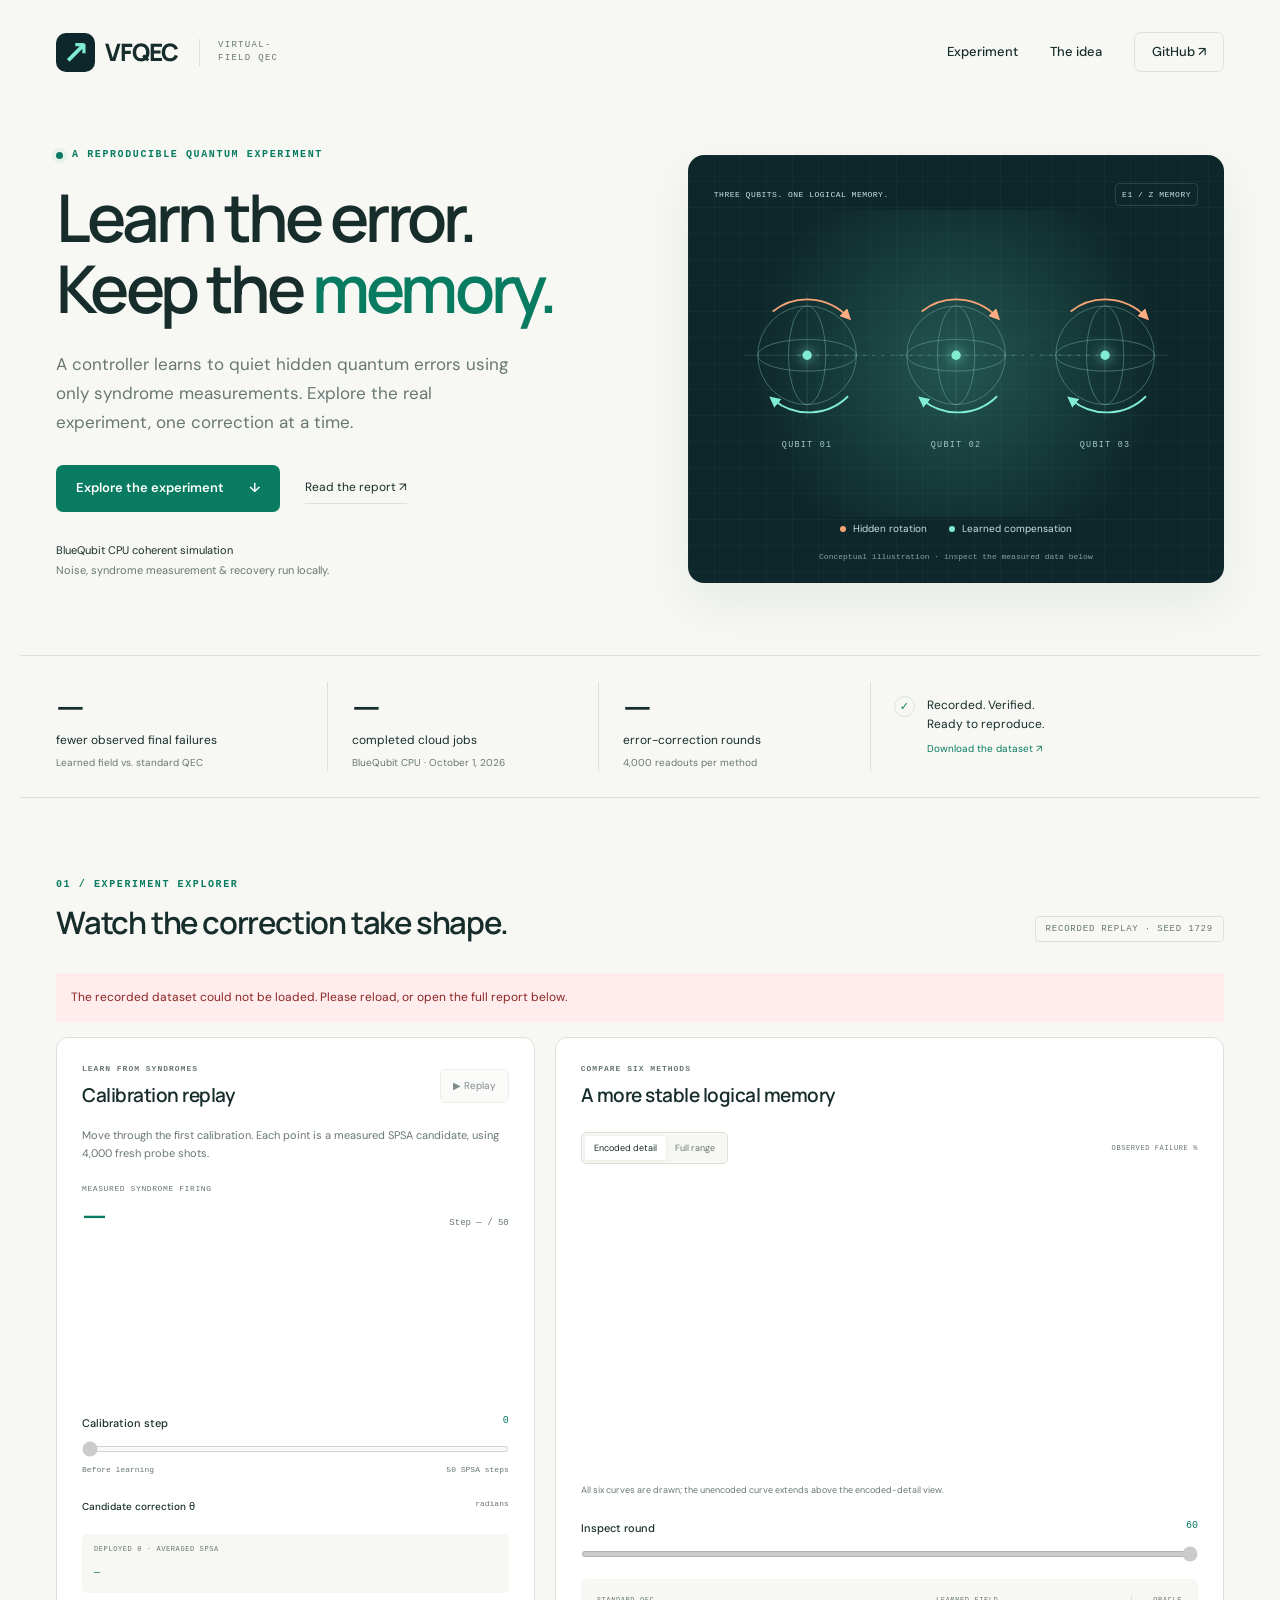
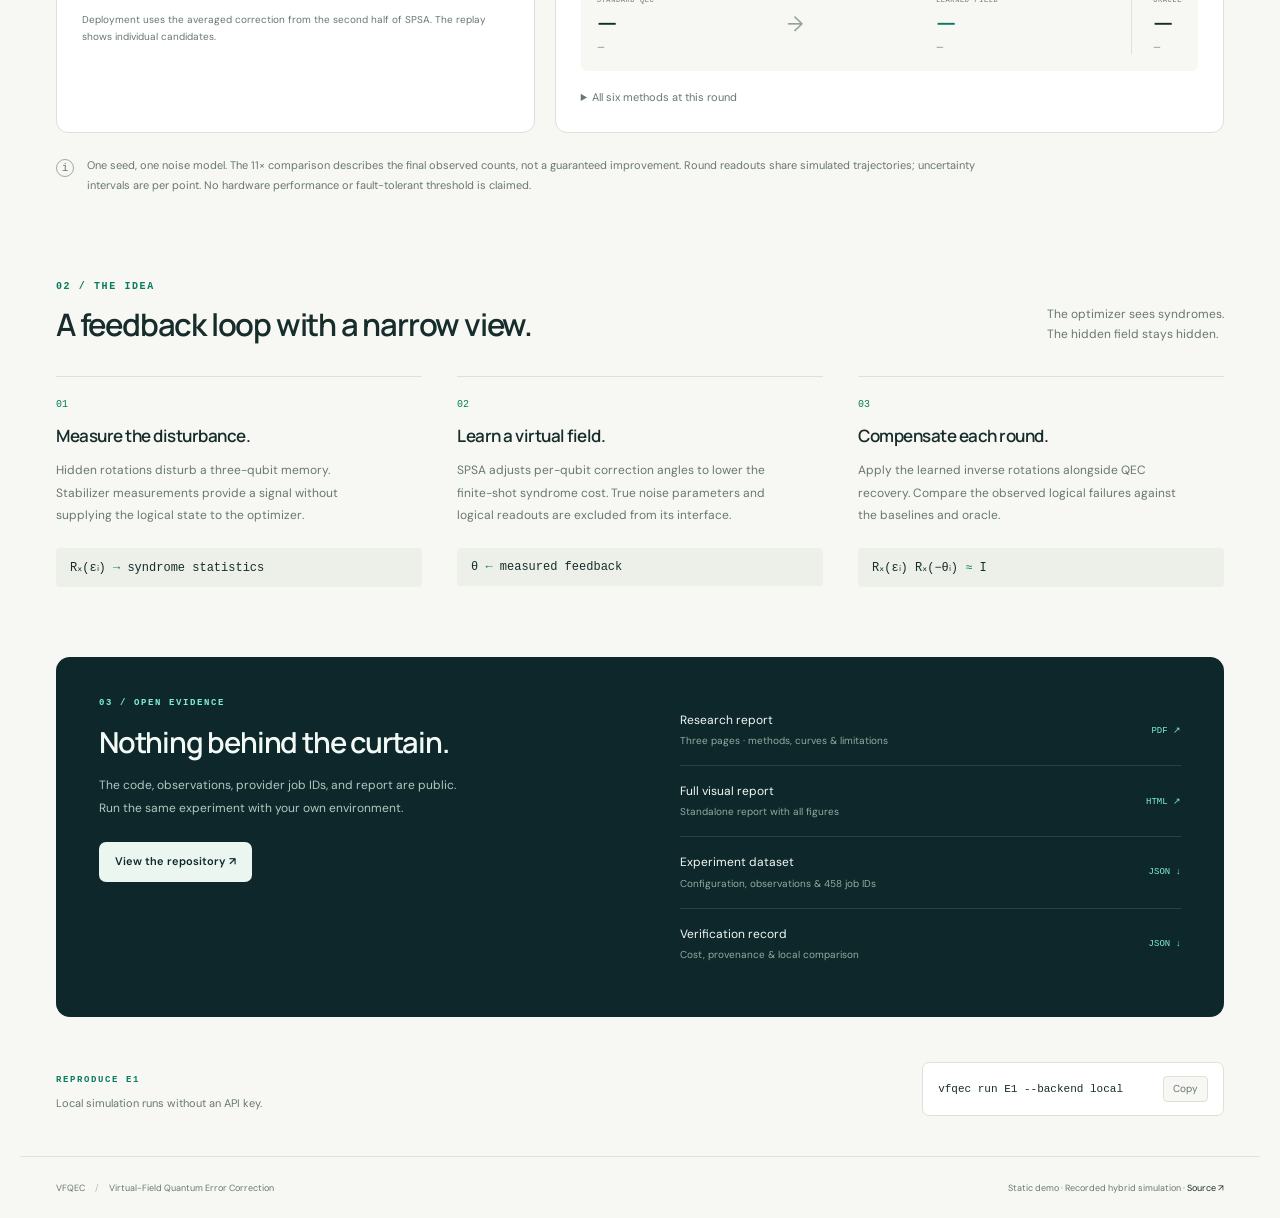
==== site/index.html @ 8410db9c "Add interactive E1 demo and GitHub Pages deployment" ====
<!doctype html>
<html lang="en">
<head>
  <meta charset="utf-8">
  <meta name="viewport" content="width=device-width, initial-scale=1">
  <meta name="theme-color" content="#0e272b">
  <meta name="description" content="Replay a real BlueQubit CPU hybrid experiment in syndrome-only virtual-field quantum error correction. Explore six methods, calibration, and reproducible results.">
  <title>VFQEC — Learn the error. Keep the memory.</title>
  <link rel="icon" href="./favicon.svg" type="image/svg+xml">
  <link rel="stylesheet" href="./styles.css">
  <script src="./app.js" defer></script>
</head>
<body>
<a class="skip" href="#lab">Skip to experiment</a>
<header class="header wrap">
  <a class="brand" href="#" aria-label="VFQEC home"><span class="brand-mark">↗</span>VFQEC<span class="brand-description">VIRTUAL-FIELD QEC</span></a>
  <nav aria-label="Main navigation"><a href="#lab">Experiment</a><a href="#method">The idea</a><a class="repo-link" href="https://github.com/drmbios/vfqec">GitHub <span aria-hidden="true">↗</span></a></nav>
</header>
<main>
  <section class="hero wrap" aria-labelledby="hero-title">
    <div class="hero-copy">
      <p class="eyebrow"><span class="status-dot"></span>A REPRODUCIBLE QUANTUM EXPERIMENT</p>
      <h1 id="hero-title">Learn the error.<br>Keep the <em>memory.</em></h1>
      <p class="hero-description">A controller learns to quiet hidden quantum errors using only syndrome measurements. Explore the real experiment, one correction at a time.</p>
      <div class="hero-actions"><a class="button primary" href="#lab">Explore the experiment <span aria-hidden="true">↓</span></a><a class="text-link" href="./reports/report.pdf" target="_blank" rel="noopener">Read the report ↗</a></div>
      <p class="provenance">BlueQubit CPU coherent simulation<br><span>Noise, syndrome measurement & recovery run locally.</span></p>
    </div>
    <div class="hero-visual" aria-label="Illustration of three qubits and compensating rotations">
      <div class="visual-top"><span>THREE QUBITS. ONE LOGICAL MEMORY.</span><span class="tiny-pill">E1 / Z MEMORY</span></div>
      <svg class="qubit-art" viewBox="0 0 520 330" role="img" aria-label="Three linked qubits with hidden rotations and learned correction arrows">
        <defs><radialGradient id="glow"><stop stop-color="#62e0c2" stop-opacity=".25"/><stop offset="1" stop-color="#62e0c2" stop-opacity="0"/></radialGradient><marker id="arrow-teal" markerWidth="6" markerHeight="6" refX="3" refY="3" orient="auto"><path d="M0 0 L6 3 L0 6" fill="#80edd0"/></marker><marker id="arrow-orange" markerWidth="6" markerHeight="6" refX="3" refY="3" orient="auto"><path d="M0 0 L6 3 L0 6" fill="#ffad81"/></marker></defs>
        <circle cx="260" cy="165" r="220" fill="url(#glow)"/>
        <path d="M90 156 L430 156" stroke="#48817b" stroke-dasharray="3 7"/>
        <g class="sphere" transform="translate(100 156)"><circle r="53"/><ellipse rx="53" ry="17"/><ellipse rx="20" ry="53"/><path d="M0 -67 V67 M-67 0 H67" class="axis"/><path d="M-37 -47 A60 60 0 0 1 43 -42" class="error-arrow" marker-end="url(#arrow-orange)"/><path d="M44 44 A60 60 0 0 1 -36 48" class="correction-arrow" marker-end="url(#arrow-teal)"/><circle r="5" class="center"/><text y="99">QUBIT 01</text></g>
        <g class="sphere" transform="translate(260 156)"><circle r="53"/><ellipse rx="53" ry="17"/><ellipse rx="20" ry="53"/><path d="M0 -67 V67 M-67 0 H67" class="axis"/><path d="M-37 -47 A60 60 0 0 1 43 -42" class="error-arrow" marker-end="url(#arrow-orange)"/><path d="M44 44 A60 60 0 0 1 -36 48" class="correction-arrow" marker-end="url(#arrow-teal)"/><circle r="5" class="center"/><text y="99">QUBIT 02</text></g>
        <g class="sphere" transform="translate(420 156)"><circle r="53"/><ellipse rx="53" ry="17"/><ellipse rx="20" ry="53"/><path d="M0 -67 V67 M-67 0 H67" class="axis"/><path d="M-37 -47 A60 60 0 0 1 43 -42" class="error-arrow" marker-end="url(#arrow-orange)"/><path d="M44 44 A60 60 0 0 1 -36 48" class="correction-arrow" marker-end="url(#arrow-teal)"/><circle r="5" class="center"/><text y="99">QUBIT 03</text></g>
      </svg>
      <div class="visual-bottom"><span><i class="legend-dot orange"></i>Hidden rotation</span><span><i class="legend-dot mint"></i>Learned compensation</span></div>
      <p class="illustration-note">Conceptual illustration · inspect the measured data below</p>
    </div>
  </section>
  <section class="stats wrap" aria-label="Verified experiment summary">
    <div><strong id="improvement">—</strong><span>fewer observed final failures</span><small>Learned field vs. standard QEC</small></div>
    <div><strong id="job-count">—</strong><span>completed cloud jobs</span><small>BlueQubit CPU · October 1, 2026</small></div>
    <div><strong id="round-count">—</strong><span>error-correction rounds</span><small>4,000 readouts per method</small></div>
    <div class="stat-link"><span class="verified-icon">✓</span><span>Recorded. Verified.<br>Ready to reproduce.</span><a href="./data/result.json" download="vfqec-e1-bluequbit.json">Download the dataset ↗</a></div>
  </section>
  <section id="lab" class="lab wrap" aria-labelledby="lab-title">
    <div class="section-heading"><div><p class="eyebrow">01 / EXPERIMENT EXPLORER</p><h2 id="lab-title">Watch the correction take shape.</h2></div><span class="label">RECORDED REPLAY · SEED 1729</span></div>
    <div id="load-status" role="status" class="load-status">Loading the verified experiment…</div>
    <div class="lab-grid">
      <article class="panel calibration">
        <div class="panel-top"><div><span class="eyebrow">LEARN FROM SYNDROMES</span><h3>Calibration replay</h3></div><button id="play" class="small-button" disabled aria-label="Play calibration replay">▶ Replay</button></div>
        <p class="panel-description">Move through the first calibration. Each point is a measured SPSA candidate, using 4,000 fresh probe shots.</p>
        <div class="cost-readout"><div><span>MEASURED SYNDROME FIRING</span><strong id="syndrome-cost">—</strong></div><span id="step-label" class="mono">Step — / 50</span></div>
        <svg id="calibration-chart" class="chart calibration-chart" viewBox="0 0 540 195" role="img" aria-label="Measured syndrome firing rate over the first calibration"></svg>
        <label class="slider-label" for="step-slider">Calibration step <output id="step-value">0</output></label>
        <input id="step-slider" type="range" min="0" max="50" value="0" disabled>
        <div class="slider-ends"><span>Before learning</span><span>50 SPSA steps</span></div>
        <div class="field-heading"><span>Candidate correction θ</span><span>radians</span></div>
        <div id="field-bars" class="field-bars"></div>
        <div class="deployed-field"><span>DEPLOYED θ · AVERAGED SPSA</span><output id="deployed-theta">—</output></div>
        <p class="micro-copy">Deployment uses the averaged correction from the second half of SPSA. The replay shows individual candidates.</p>
      </article>
      <article class="panel results">
        <div class="panel-top"><div><span class="eyebrow">COMPARE SIX METHODS</span><h3>A more stable logical memory</h3></div></div>
        <div class="chart-controls"><div class="segmented" role="group" aria-label="Chart scale"><button id="encoded-scale" class="active" aria-pressed="true">Encoded detail</button><button id="full-scale" aria-pressed="false">Full range</button></div><span class="axis-label">OBSERVED FAILURE %</span></div>
        <svg id="results-chart" class="chart results-chart" viewBox="0 0 650 300" role="img" aria-label="Logical failure probability versus round for all six correction methods"></svg>
        <div id="method-legend" class="method-legend" aria-label="Chart legend"></div>
        <p id="scale-note" class="micro-copy">All six curves are drawn; the unencoded curve extends above the encoded-detail view.</p>
        <label class="slider-label" for="round-slider">Inspect round <output id="round-value">60</output></label>
        <input id="round-slider" type="range" min="1" max="60" value="60" disabled>
        <div class="outcome"><div><span>STANDARD QEC</span><strong id="standard-error">—</strong><small id="standard-count">—</small></div><span class="outcome-arrow" aria-hidden="true">→</span><div><span>LEARNED FIELD</span><strong id="learned-error">—</strong><small id="learned-count">—</small></div><div class="oracle-outcome"><span>ORACLE</span><strong id="oracle-error">—</strong><small id="oracle-count">—</small></div></div>
        <details class="all-results"><summary>All six methods at this round</summary><div class="table-scroll"><table><thead><tr><th>Method</th><th>Failures</th><th>Error</th><th>95% interval</th></tr></thead><tbody id="results-table"></tbody></table></div></details>
      </article>
    </div>
    <div class="experiment-note"><span class="info-icon">i</span><p>One seed, one noise model. The 11× comparison describes the final observed counts, not a guaranteed improvement. Round readouts share simulated trajectories; uncertainty intervals are per point. No hardware performance or fault-tolerant threshold is claimed.</p></div>
  </section>
  <section id="method" class="method wrap" aria-labelledby="method-title">
    <div class="section-heading"><div><p class="eyebrow">02 / THE IDEA</p><h2 id="method-title">A feedback loop with a narrow view.</h2></div><p>The optimizer sees syndromes.<br>The hidden field stays hidden.</p></div>
    <div class="method-steps">
      <article><span class="step-number">01</span><h3>Measure the disturbance.</h3><p>Hidden rotations disturb a three-qubit memory. Stabilizer measurements provide a signal without supplying the logical state to the optimizer.</p><div class="formula">Rₓ(εᵢ) <span>→</span> syndrome statistics</div></article>
      <article><span class="step-number">02</span><h3>Learn a virtual field.</h3><p>SPSA adjusts per-qubit correction angles to lower the finite-shot syndrome cost. True noise parameters and logical readouts are excluded from its interface.</p><div class="formula">θ <span>←</span> measured feedback</div></article>
      <article><span class="step-number">03</span><h3>Compensate each round.</h3><p>Apply the learned inverse rotations alongside QEC recovery. Compare the observed logical failures against the baselines and oracle.</p><div class="formula">Rₓ(εᵢ) Rₓ(−θᵢ) <span>≈</span> I</div></article>
    </div>
  </section>
  <section class="evidence wrap" aria-labelledby="evidence-title">
    <div><p class="eyebrow">03 / OPEN EVIDENCE</p><h2 id="evidence-title">Nothing behind the curtain.</h2><p>The code, observations, provider job IDs, and report are public. Run the same experiment with your own environment.</p><a class="button light" href="https://github.com/drmbios/vfqec">View the repository ↗</a></div>
    <div class="evidence-list"><a href="./reports/report.pdf" target="_blank" rel="noopener"><span>Research report<small>Three pages · methods, curves & limitations</small></span><span>PDF ↗</span></a><a href="./reports/report.html" target="_blank" rel="noopener"><span>Full visual report<small>Standalone report with all figures</small></span><span>HTML ↗</span></a><a href="./data/result.json" download="vfqec-e1-bluequbit.json"><span>Experiment dataset<small>Configuration, observations & 458 job IDs</small></span><span>JSON ↓</span></a><a href="./data/cloud-verification.json" download="vfqec-e1-verification.json"><span>Verification record<small>Cost, provenance & local comparison</small></span><span>JSON ↓</span></a></div>
  </section>
  <section class="reproduce wrap"><div><span class="eyebrow">REPRODUCE E1</span><p>Local simulation runs without an API key.</p></div><div class="command"><code>vfqec run E1 --backend local</code><button id="copy-command" aria-label="Copy local reproduction command">Copy</button></div></section>
</main>
<footer class="footer wrap"><span>VFQEC <span class="footer-dot">/</span> Virtual-Field Quantum Error Correction</span><span>Static demo · Recorded hybrid simulation · <a href="https://github.com/drmbios/vfqec">Source ↗</a></span></footer>
<noscript><p class="wrap">Enable JavaScript to explore the recorded data. The <a href="./reports/report.html">standalone report</a> is available without JavaScript.</p></noscript>
</body>
</html>
---- site/styles.css ----
@import url('https://fonts.googleapis.com/css2?family=DM+Sans:wght@400;500;600;700&family=Manrope:wght@400;500;600;700;800&display=swap');
:root{--paper:#f7f8f3;--white:#fff;--ink:#172d2b;--muted:#687773;--line:#dce2d9;--green:#087b61;--mint:#80edd0;--orange:#f8a476;--dark:#0e272b;--mono:ui-monospace,SFMono-Regular,Consolas,monospace}
*{box-sizing:border-box}html{scroll-behavior:smooth;scroll-padding-top:24px}body{margin:0;background:var(--paper);color:var(--ink);font-family:'DM Sans',system-ui,sans-serif;font-size:15px;line-height:1.6}a{color:inherit;text-decoration:none}button,input{font:inherit}button,a,input{ -webkit-tap-highlight-color:transparent}button{cursor:pointer}button:disabled{cursor:wait;opacity:.55}a:focus-visible,button:focus-visible,input:focus-visible,summary:focus-visible{outline:3px solid #087b61;outline-offset:5px;border-radius:3px}.wrap{max-width:1240px;margin:auto;padding-inline:36px}.skip{position:fixed;top:-100px;left:15px;z-index:10;background:var(--dark);color:white;padding:12px}.skip:focus{top:15px}.header{display:flex;justify-content:space-between;align-items:center;height:104px}.brand{display:flex;align-items:center;gap:10px;font-family:'Manrope',system-ui,sans-serif;font-size:24px;font-weight:800;letter-spacing:-1px}.brand-mark{display:grid;place-items:center;background:var(--dark);color:var(--mint);font-size:32px;line-height:1;width:39px;height:39px;border-radius:10px}.brand-description{font:9px var(--mono);letter-spacing:1.3px;color:var(--muted);max-width:96px;line-height:1.5;margin-left:11px;border-left:1px solid var(--line);padding-left:18px}.header nav{display:flex;gap:32px;align-items:center;font-size:13px;font-weight:500}.repo-link{border:1px solid var(--line);padding:9px 17px;border-radius:7px}.hero{display:grid;grid-template-columns:1.1fr 1fr;align-items:center;gap:42px;padding-top:43px;padding-bottom:64px}.eyebrow{font:10px var(--mono);letter-spacing:1.6px;font-weight:600;margin:0 0 19px;line-height:1.6}.hero .eyebrow{display:flex;gap:9px;align-items:center;color:var(--green)}.status-dot{width:7px;height:7px;border-radius:50%;background:var(--green);box-shadow:0 0 0 4px #087b6110}h1,h2,h3{font-family:'Manrope',system-ui,sans-serif;font-weight:600}h1{font-size:clamp(48px,5.15vw,68px);line-height:1.08;letter-spacing:-3.7px;margin:0 0 26px}h1 em{font-style:normal;color:var(--green)}.hero-description{font-size:17px;color:var(--muted);line-height:1.7;max-width:470px}.hero-actions{display:flex;align-items:center;gap:25px;margin-top:28px}.button{display:inline-flex;align-items:center;justify-content:space-between;gap:25px;padding:13px 20px;border-radius:7px;font-size:13px;font-weight:600;transition:transform .15s,background .15s}.button:hover{transform:translateY(-2px)}.primary{background:var(--green);color:white}.primary:hover{background:#06674f}.text-link{font-size:12px;border-bottom:1px solid var(--line);padding-block:5px}.provenance{font-size:11px;margin-top:29px;color:var(--ink);line-height:1.8}.provenance span{color:var(--muted)}.hero-visual{position:relative;background:var(--dark);color:#cce2dd;border-radius:16px;overflow:hidden;padding:28px 26px 22px;box-shadow:0 20px 50px #0e272b12;background-image:linear-gradient(#7affd608 1px,transparent 1px),linear-gradient(90deg,#7affd608 1px,transparent 1px);background-size:26px 26px;min-height:387px}.visual-top{display:flex;justify-content:space-between;align-items:center;gap:15px;font:8px var(--mono);letter-spacing:.5px}.tiny-pill{border:1px solid #b4dfd428;border-radius:4px;padding:6px;white-space:nowrap}.qubit-art{width:100%;display:block;margin-block:4px}.sphere{fill:none;stroke:#76b4a7;stroke-width:1;stroke-opacity:.5}.sphere .axis{stroke-opacity:.22}.sphere .center{fill:var(--mint);stroke:none;filter:drop-shadow(0 0 7px #80edd0)}.sphere .error-arrow{stroke:var(--orange);stroke-opacity:1;stroke-width:2}.sphere .correction-arrow{stroke:var(--mint);stroke-opacity:1;stroke-width:2}.sphere text{fill:#a6c9c0;stroke:none;font:9px var(--mono);letter-spacing:1.4px;text-anchor:middle}.visual-bottom{display:flex;justify-content:center;gap:22px;font-size:10px}.legend-dot{display:inline-block;width:6px;height:6px;border-radius:50%;margin-right:7px}.orange{background:var(--orange)}.mint{background:var(--mint)}.illustration-note{text-align:center;font:8px var(--mono);color:#83a59d;margin:15px 0 0}.stats{display:grid;grid-template-columns:repeat(3,1fr) 1.3fr;border-block:1px solid var(--line);padding-block:26px}.stats>div{padding-inline:24px;border-right:1px solid var(--line);display:flex;flex-direction:column}.stats>div:first-child{padding-left:0}.stats>div:last-child{border:0;padding-right:0}.stats strong{font-family:'Manrope',sans-serif;font-size:37px;font-weight:500;line-height:1.3;letter-spacing:-1.8px}.stats span{font-size:12px}.stats small{font-size:10px;color:var(--muted);margin-top:5px}.stats .stat-link{position:relative;padding-left:56px;justify-content:center}.verified-icon{position:absolute;left:23px;top:14px;border:1px solid var(--line);color:var(--green);width:21px;height:21px;display:grid;place-items:center;border-radius:50%;font-size:11px!important}.stat-link a{font-size:10px;color:var(--green);margin-top:7px}.lab{padding-top:79px}.section-heading{display:flex;justify-content:space-between;align-items:flex-end;gap:25px;margin-bottom:31px}.section-heading .eyebrow{color:var(--green);margin-bottom:9px}h2{font-size:31px;letter-spacing:-1.2px;line-height:1.3;margin:0}.label{font:9px var(--mono);letter-spacing:.8px;color:var(--muted);border:1px solid var(--line);padding:7px 10px;border-radius:4px;white-space:nowrap}.load-status{font-size:12px;color:var(--muted);margin-bottom:15px}.load-status.loaded{display:none}.load-status.error{background:#ffeded;padding:15px;color:#8c2424}.lab-grid{display:grid;grid-template-columns:.93fr 1.3fr;gap:20px}.panel{background:var(--white);border:1px solid var(--line);border-radius:12px;padding:25px;min-width:0}.panel-top{display:flex;justify-content:space-between;gap:16px;align-items:center}.panel-top .eyebrow{font-size:8px;color:var(--muted);letter-spacing:1px;margin:0 0 6px;display:block}h3{font-size:19px;letter-spacing:-.5px;margin:0;line-height:1.4}.small-button{white-space:nowrap;font-size:10px;border:1px solid var(--line);border-radius:5px;padding:8px 12px;background:var(--paper);color:var(--ink)}.panel-description{font-size:11px;color:var(--muted);line-height:1.7;margin:17px 0 21px}.cost-readout{display:flex;justify-content:space-between;align-items:flex-end}.cost-readout div{display:flex;flex-direction:column}.cost-readout div>span{font:8px var(--mono);letter-spacing:.6px;color:var(--muted)}.cost-readout strong{font:500 32px 'Manrope',sans-serif;letter-spacing:-1.5px;color:var(--green)}.mono{font:9px var(--mono);color:var(--muted);margin-bottom:9px}.chart{display:block;width:100%;overflow:visible}.calibration-chart{margin:9px 0 15px}.chart text{font-family:var(--mono);font-size:10px;fill:#768780}.chart .grid-line{stroke:#edf0e9;stroke-width:1}.chart .cursor-line{stroke:#60786e;stroke-width:1;stroke-dasharray:4 4}.slider-label{display:flex;justify-content:space-between;font-size:11px;font-weight:500}.slider-label output{font:10px var(--mono);color:var(--green)}input[type=range]{display:block;accent-color:var(--green);width:100%;margin:13px 0;height:6px;cursor:pointer}.slider-ends{display:flex;justify-content:space-between;font:8px var(--mono);color:var(--muted)}.field-heading{display:flex;justify-content:space-between;margin:25px 0 14px;font-size:10px;font-weight:500}.field-heading span:last-child{font:8px var(--mono);color:var(--muted)}.field-row{display:grid;grid-template-columns:32px 1fr 67px;gap:13px;align-items:center;margin-bottom:13px;font:9px var(--mono)}.field-track{height:6px;background:#edf0e9;border-radius:3px;position:relative}.field-track:before{content:'';position:absolute;left:50%;height:10px;top:-2px;border-left:1px solid #ccd8cc}.field-fill{position:absolute;height:100%;background:var(--green);border-radius:3px;transition:left .12s,width .12s}.field-row output{text-align:right;color:var(--green)}.micro-copy{font-size:10px;color:var(--muted);line-height:1.7;margin:18px 0 0}.chart-controls{display:flex;justify-content:space-between;gap:10px;align-items:center;margin-top:23px;margin-bottom:10px}.segmented{display:flex;background:var(--paper);padding:3px;border-radius:5px;border:1px solid var(--line)}.segmented button{padding:5px 9px;font-size:9px;background:none;border:0;color:var(--muted);border-radius:3px}.segmented button.active{background:var(--white);color:var(--ink);box-shadow:0 1px 4px #14282312}.axis-label{font:7px var(--mono);letter-spacing:.6px;color:var(--muted)}.results-chart{margin-top:15px}.method-legend{display:flex;flex-wrap:wrap;gap:8px 15px;margin:10px 0 0;font-size:9px;line-height:1.6}.method-legend>span{display:flex;align-items:center;gap:5px}.legend-line{width:12px;height:2px;display:inline-block}.results .micro-copy{margin:9px 0 22px;font-size:9px}.outcome{display:flex;justify-content:space-between;align-items:center;background:var(--paper);padding:17px 16px;border-radius:6px;margin-top:22px;gap:15px}.outcome>div{display:flex;flex-direction:column}.outcome div>span{font:7px var(--mono);letter-spacing:.6px;color:var(--muted)}.outcome strong{font:500 26px 'Manrope',sans-serif;letter-spacing:-1px}.outcome>div:nth-of-type(2) strong{color:var(--green)}.outcome small{font-size:9px;color:var(--muted)}.outcome-arrow{font-size:21px;color:#94a397}.oracle-outcome{border-left:1px solid var(--line);padding-left:21px}.all-results{font-size:11px;margin-top:18px}.all-results summary{cursor:pointer;color:var(--muted)}table{width:100%;border-collapse:collapse;font-size:10px;margin-top:12px;text-align:left}th{font-weight:500;color:var(--muted)}td,th{padding:8px 5px;border-bottom:1px solid var(--line)}.table-scroll{overflow:auto}.experiment-note{display:flex;gap:13px;align-items:flex-start;margin-top:23px;max-width:950px}.info-icon{display:grid;place-items:center;font:11px var(--mono);width:18px;height:18px;flex-shrink:0;border:1px solid #9dab9c;border-radius:50%;color:var(--muted);margin-top:3px}.experiment-note p{margin:0;color:var(--muted);font-size:11px;line-height:1.8}.method{padding-top:84px;padding-bottom:70px}.section-heading>p{font-size:12px;color:var(--muted);line-height:1.7;margin:0}.method-steps{display:grid;grid-template-columns:repeat(3,1fr);gap:35px}.method-steps article{border-top:1px solid var(--line);padding-top:22px}.step-number{font:10px var(--mono);color:var(--green);display:block;margin-bottom:14px}.method-steps h3{font-size:17px}.method-steps p{font-size:12px;color:var(--muted);line-height:1.85;max-width:330px}.formula{font:12px var(--mono);background:#edf0e9;padding:12px 14px;border-radius:4px;margin-top:22px}.formula span{color:var(--green)}.evidence{display:grid;grid-template-columns:1fr 1fr;gap:80px;background:var(--dark);color:#f3faf5;border-radius:14px;padding:38px 43px;margin-bottom:30px;max-width:1168px}.evidence .eyebrow{color:var(--mint);font-size:9px;margin-bottom:12px}.evidence h2{font-size:29px}.evidence p{font-size:12px;line-height:1.9;color:#b1c9c1;max-width:380px;margin-bottom:23px}.light{background:#eaf6ef;color:var(--dark);font-size:11px;padding:11px 16px}.evidence-list a{display:flex;justify-content:space-between;align-items:center;padding:16px 0;border-bottom:1px solid #c5e2d325;gap:20px;font-size:12px}.evidence-list a:last-child{border-bottom:0}.evidence-list a>span:last-child{font:9px var(--mono);color:var(--mint);white-space:nowrap}.evidence-list small{display:block;font-size:10px;color:#8dae9f;margin-top:3px}.reproduce{display:flex;align-items:center;justify-content:space-between;gap:35px;padding-top:15px;padding-bottom:40px}.reproduce .eyebrow{color:var(--green);font-size:9px;margin:0}.reproduce p{font-size:11px;color:var(--muted);margin:6px 0 0}.command{display:flex;align-items:center;gap:40px;border:1px solid var(--line);background:white;padding:13px 15px;border-radius:7px}.command code{font:11px var(--mono)}.command button{font-size:10px;padding:4px 9px;border:1px solid var(--line);background:var(--paper);border-radius:4px;color:var(--muted)}.footer{display:flex;justify-content:space-between;gap:25px;border-top:1px solid var(--line);padding-block:24px;font-size:9px;color:var(--muted)}.footer-dot{margin-inline:8px;color:#b1bcae}.footer a{color:var(--ink)}
@media(min-width:1450px){.hero{padding-top:70px;padding-bottom:80px}}
@media(max-width:950px){.wrap{padding-inline:25px}.hero{gap:25px}h1{font-size:52px;letter-spacing:-2.8px}.hero-visual{padding:23px 17px;min-height:335px}.visual-top{font-size:6px}.hero-description{font-size:15px}.hero-actions{gap:17px}.button{gap:12px;padding:12px 15px;font-size:11px}.visual-bottom{font-size:8px;gap:15px}.lab-grid{grid-template-columns:1fr}.panel{padding:25px}.calibration-chart{max-height:215px}.stats>div{padding-inline:16px}.stats span{font-size:10px}.stats small{font-size:8px}.stats .stat-link{padding-left:42px}.verified-icon{left:13px}.evidence{margin-inline:25px;padding:32px;gap:35px}.brand-description{display:none}.method-steps{gap:25px}.results-chart{max-height:360px}.reproduce{gap:20px}}
@media(max-width:620px){.wrap{padding-inline:20px}.header{height:80px}.header nav{gap:17px;font-size:11px}.header nav>a:nth-child(2){display:none}.repo-link{padding:7px 11px}.brand{font-size:21px}.brand-mark{width:32px;height:32px;font-size:26px}.hero{grid-template-columns:1fr;padding-top:33px;padding-bottom:35px;gap:24px}h1{font-size:51px;letter-spacing:-2.7px;margin-bottom:20px}.hero .eyebrow{font-size:8px;letter-spacing:.9px}.hero-description{font-size:15px;max-width:350px}.hero-actions{margin-top:23px}.provenance{font-size:10px;margin-top:21px}.hero-visual{min-height:0;border-radius:10px;padding:21px 18px}.qubit-art{max-height:250px}.visual-top{font-size:7px}.visual-bottom{font-size:9px}.stats{grid-template-columns:1fr 1fr;gap:24px 0;padding-block:24px}.stats strong{font-size:31px}.stats>div{padding-inline:12px}.stats>div:nth-child(2){border-right:0}.stats>div:nth-child(3){padding-left:0}.stats .stat-link{padding-left:39px}.verified-icon{left:12px;top:4px}.lab{padding-top:48px}.section-heading{align-items:flex-start;flex-direction:column;gap:16px;margin-bottom:24px}h2{font-size:27px}.label{font-size:8px}.panel{padding:20px;border-radius:10px}.panel-top h3{font-size:18px}.panel-description{font-size:11px}.axis-label{display:none}.chart-controls{justify-content:flex-start}.chart text{font-size:11px}.method-legend{font-size:8px;gap:7px 12px}.outcome{padding:13px 12px;gap:11px}.outcome strong{font-size:23px}.outcome div>span{font-size:6px}.outcome-arrow{font-size:15px}.oracle-outcome{padding-left:12px}.outcome small{font-size:8px}.method{padding-top:51px;padding-bottom:42px}.method-steps{grid-template-columns:1fr;gap:25px}.method-steps p{max-width:none}.formula{margin-top:16px}.step-number{margin-bottom:10px}.evidence{grid-template-columns:1fr;margin-inline:20px;padding:26px;gap:10px}.evidence h2{font-size:25px}.evidence-list a{font-size:11px}.evidence-list small{font-size:9px}.reproduce{flex-direction:column;align-items:stretch;gap:16px;padding-bottom:28px}.command{justify-content:space-between;gap:15px}.command code{font-size:10px}.footer{flex-direction:column;gap:9px;font-size:8px}.lab-grid{gap:16px}}
@media(prefers-reduced-motion:reduce){html{scroll-behavior:auto}*,*:before,*:after{transition:none!important;animation:none!important}}

.deployed-field{padding:11px 12px;background:var(--paper);border-radius:5px;margin-top:19px}.deployed-field span{display:block;font:7px var(--mono);letter-spacing:.6px;color:var(--muted);margin-bottom:5px}.deployed-field output{font:10px var(--mono);color:var(--green)}
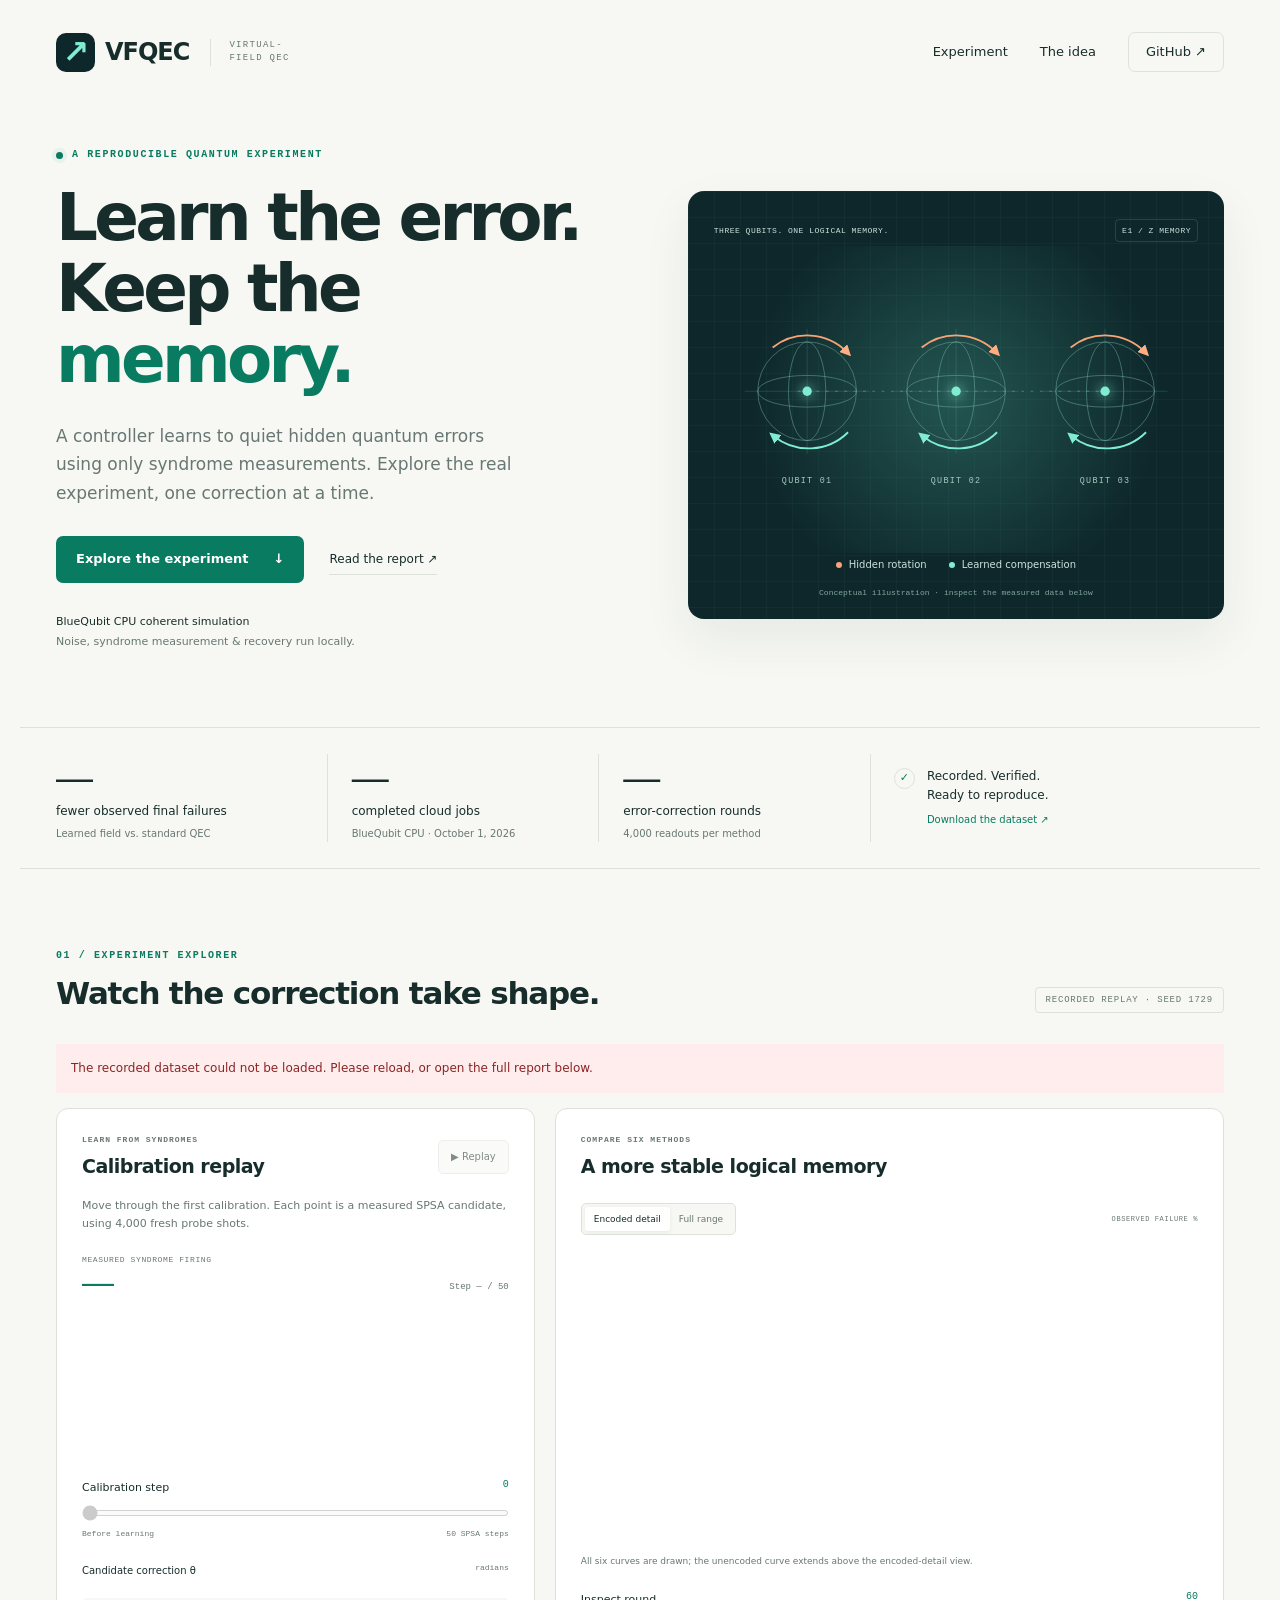
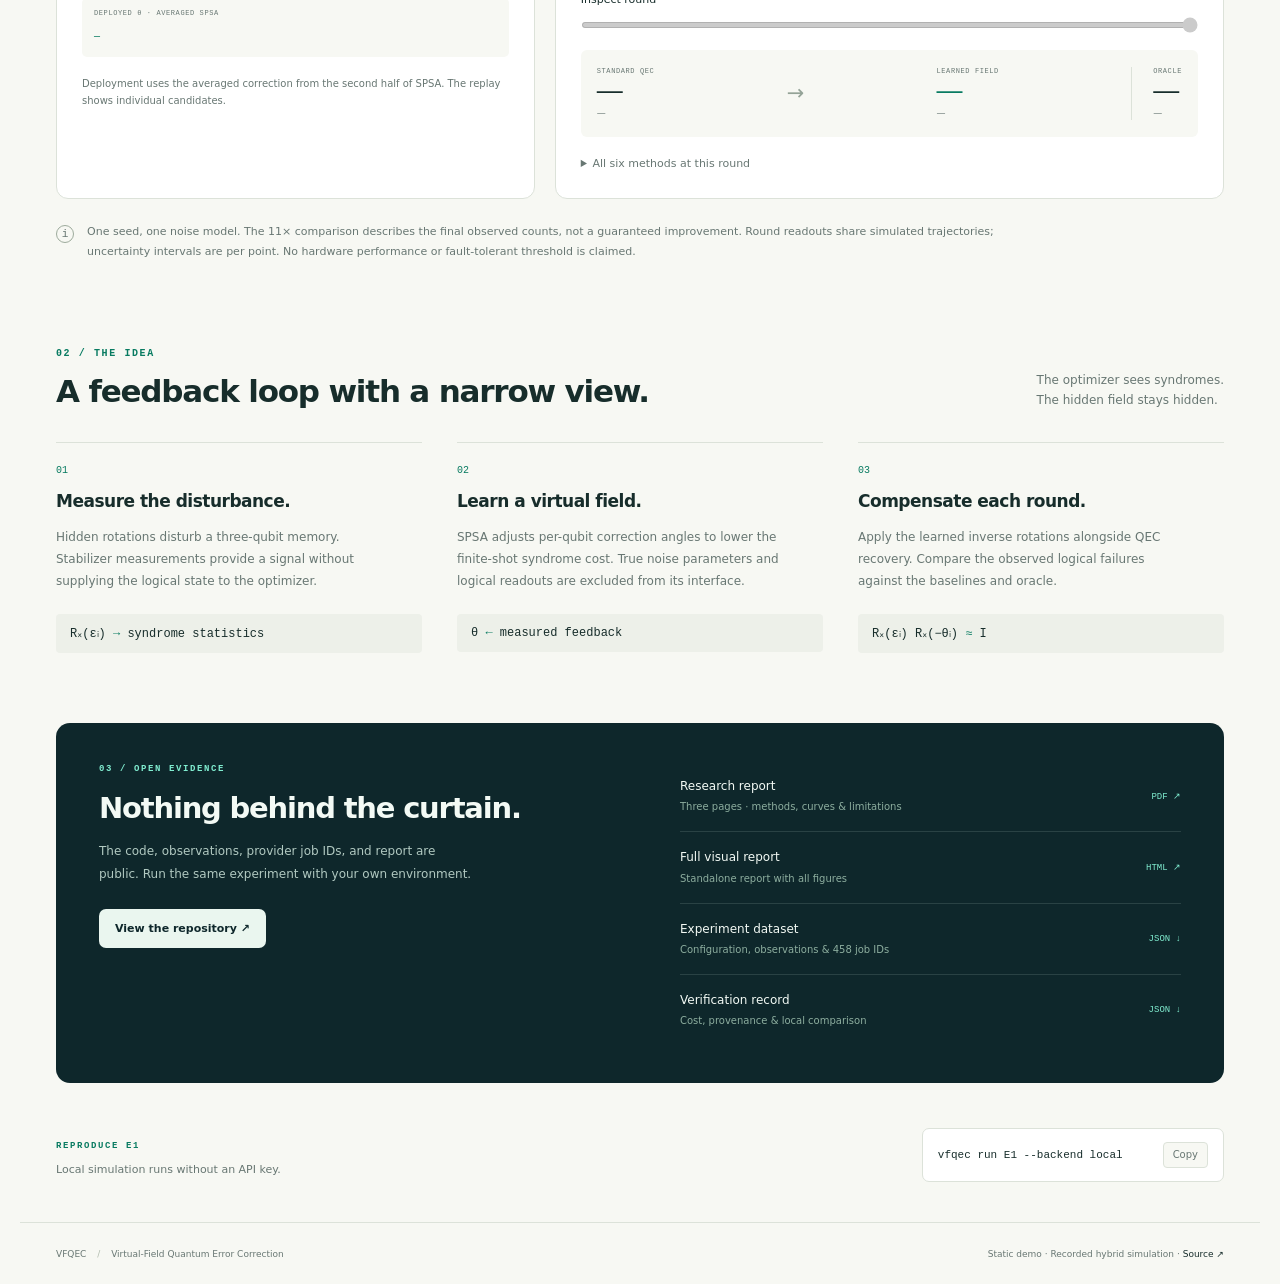
==== commit b9dab59e: "Harden public repository security and patch vulnerable dependencies" ====
--- a/site/index.html
+++ b/site/index.html
@@ -2,6 +2,8 @@
 <html lang="en">
 <head>
   <meta charset="utf-8">
+  <meta http-equiv="Content-Security-Policy" content="default-src 'none'; script-src 'self'; style-src 'self' 'unsafe-inline' https://fonts.googleapis.com; font-src https://fonts.gstatic.com; img-src 'self' data:; connect-src 'self'; base-uri 'none'; form-action 'none'; object-src 'none'; upgrade-insecure-requests">
+  <meta name="referrer" content="no-referrer">
   <meta name="viewport" content="width=device-width, initial-scale=1">
   <meta name="theme-color" content="#0e272b">
   <meta name="description" content="Replay a real BlueQubit CPU hybrid experiment in syndrome-only virtual-field quantum error correction. Explore six methods, calibration, and reproducible results.">
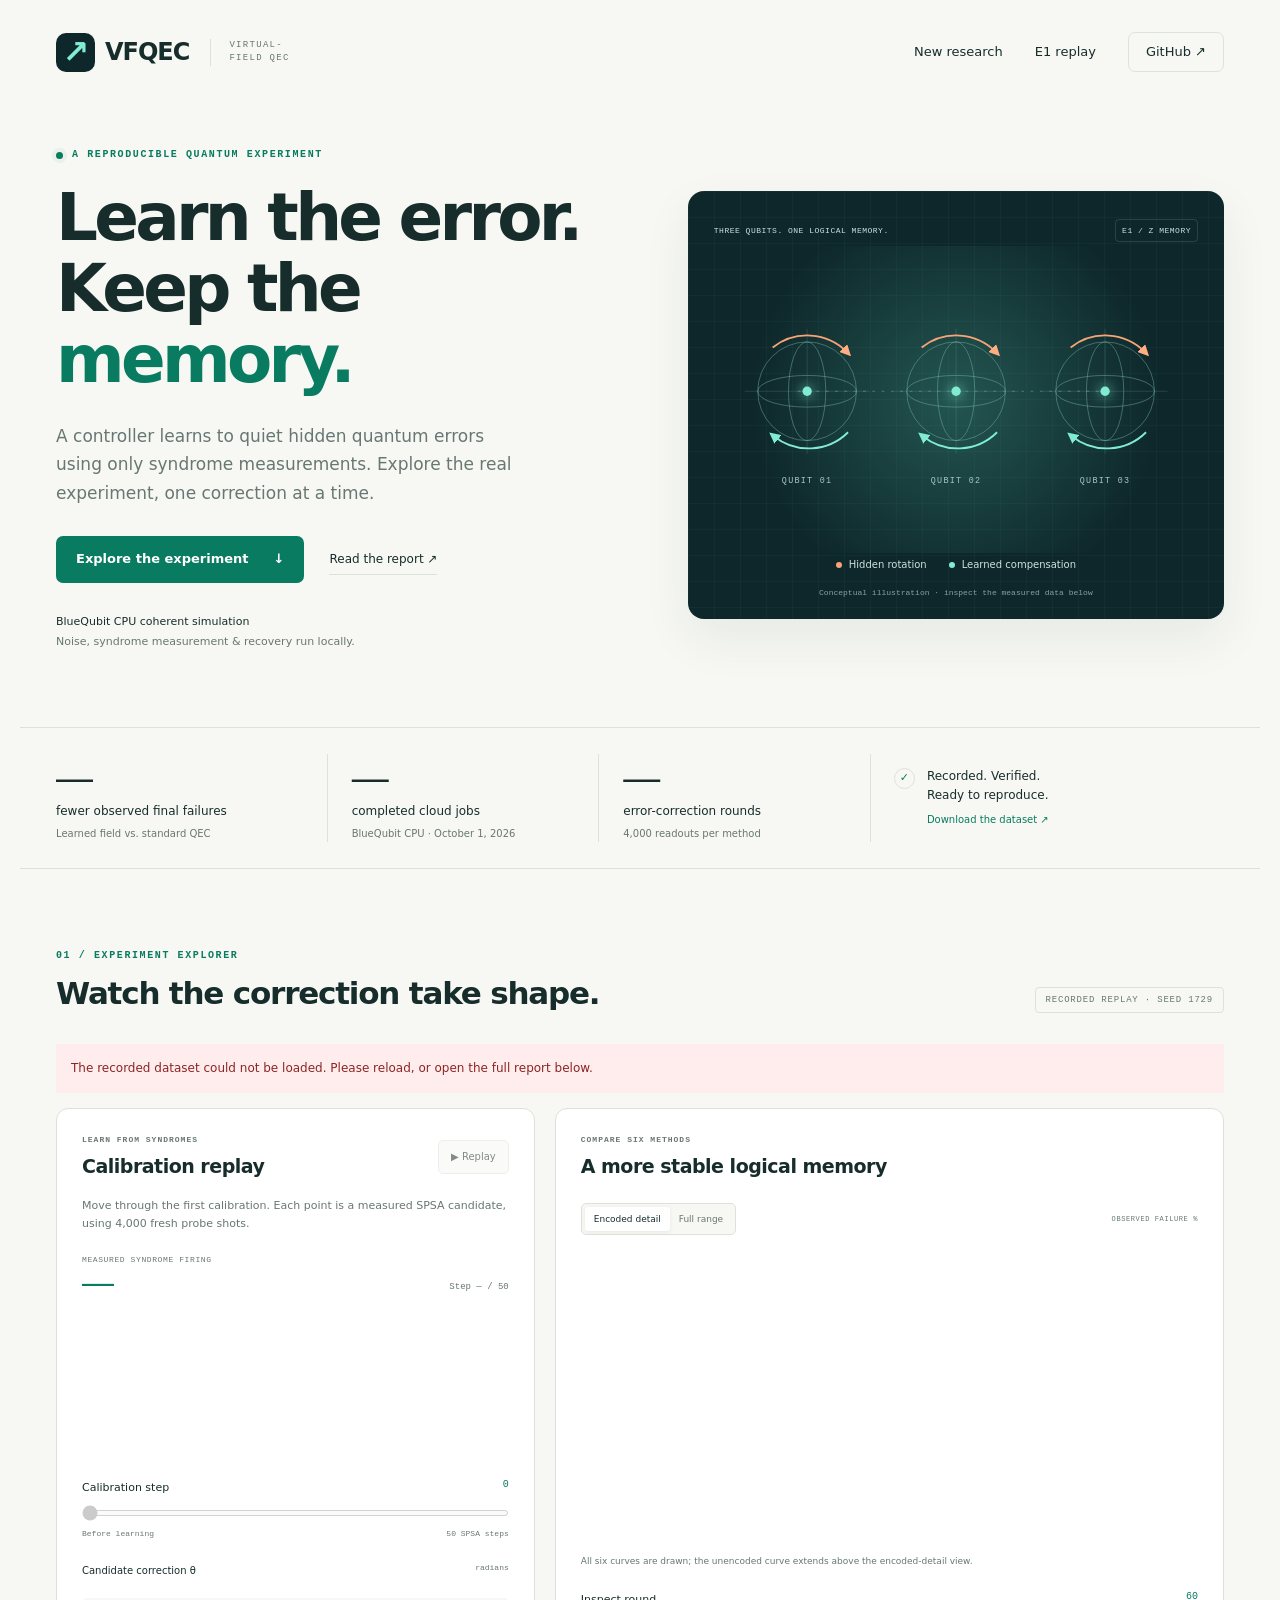
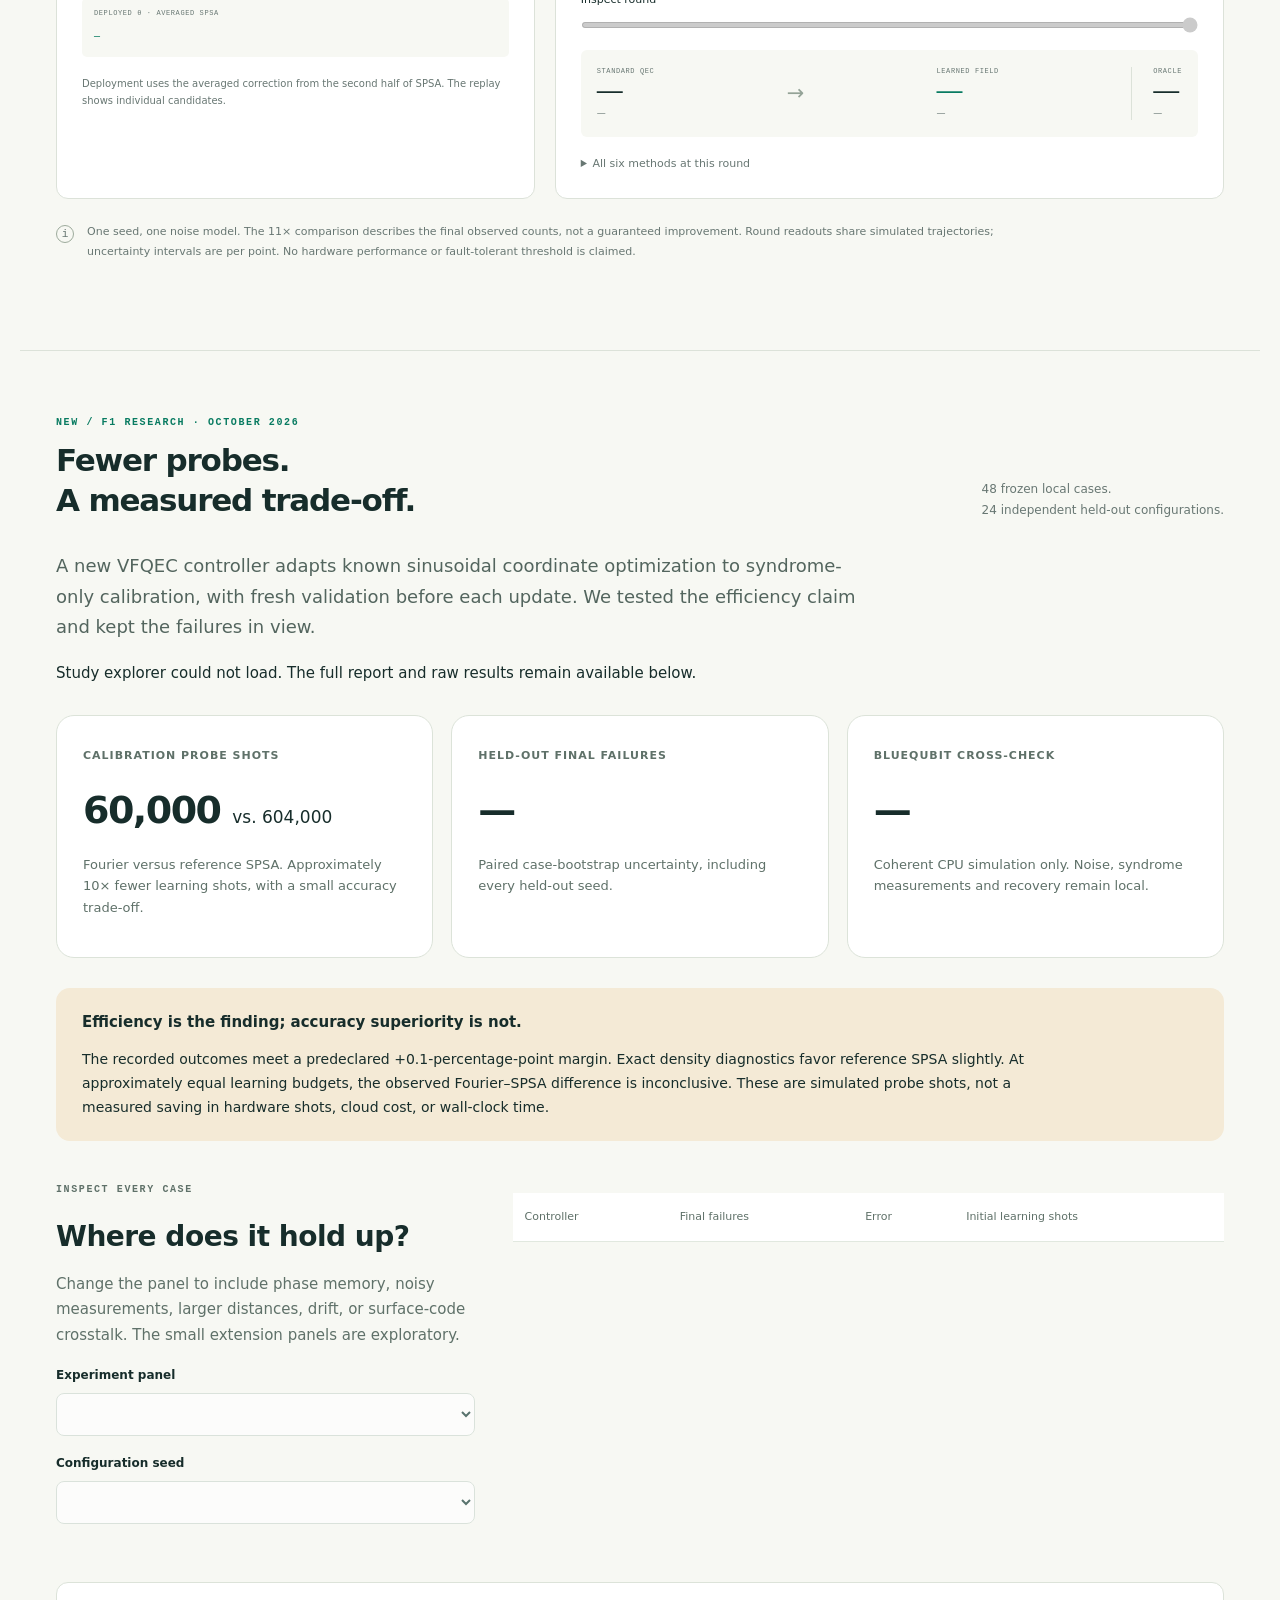
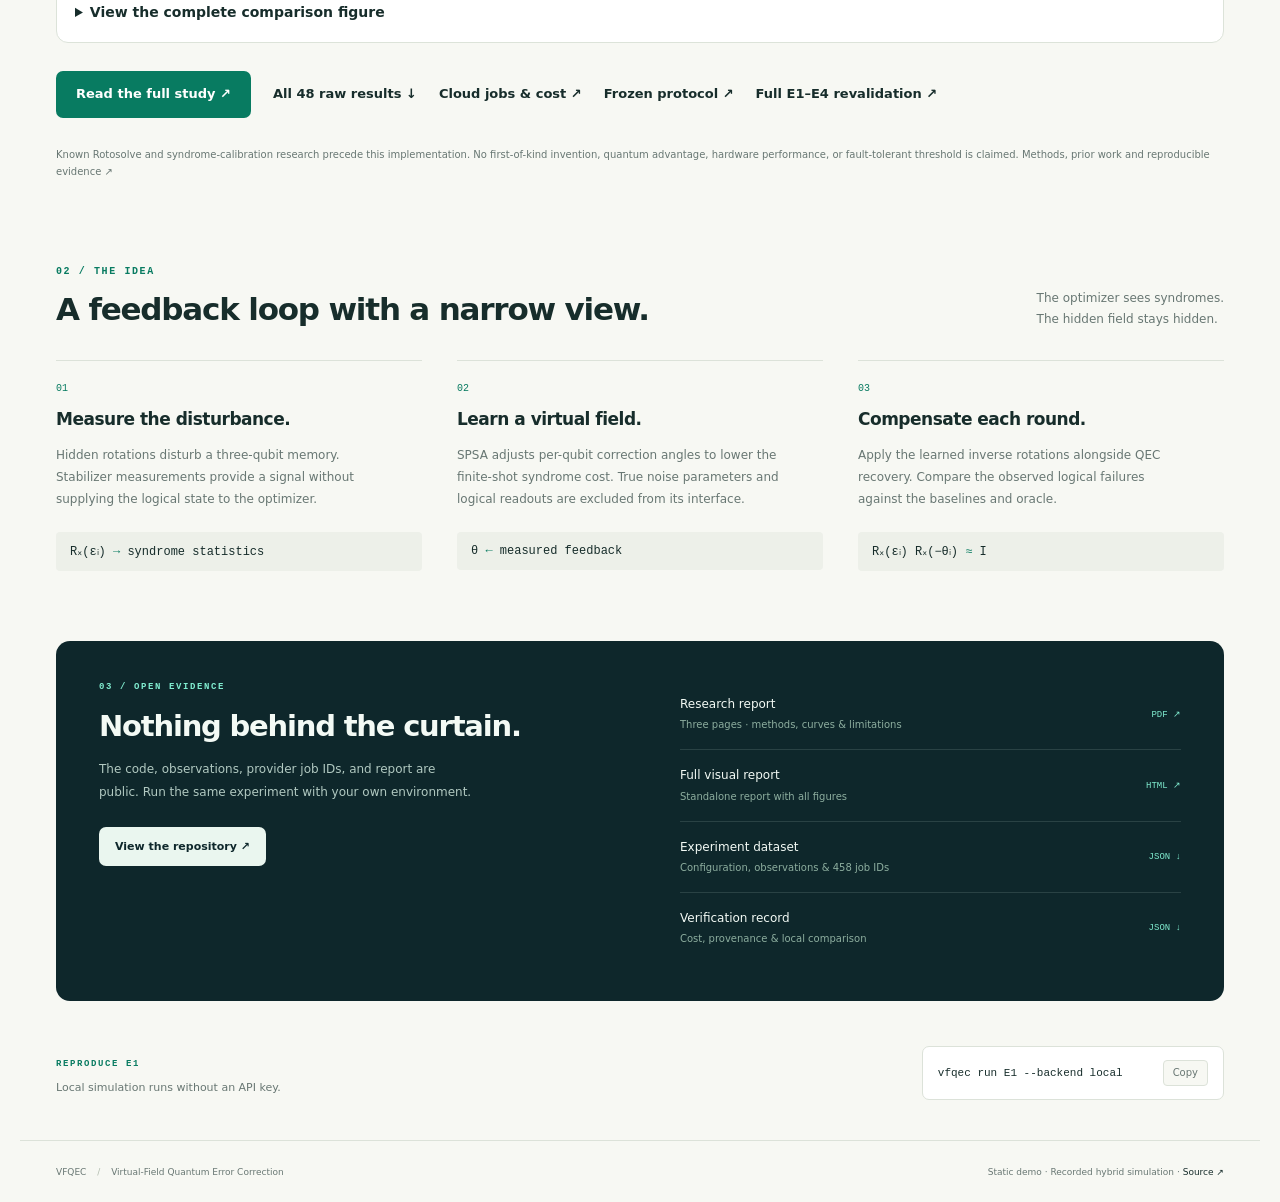
==== commit e04febca: "Add research explorer, reproducible legacy suites, and current security patches" ====
--- a/site/index.html
+++ b/site/index.html
@@ -11,12 +11,13 @@
   <link rel="icon" href="./favicon.svg" type="image/svg+xml">
   <link rel="stylesheet" href="./styles.css">
   <script src="./app.js" defer></script>
+  <script src="./research.js" defer></script>
 </head>
 <body>
 <a class="skip" href="#lab">Skip to experiment</a>
 <header class="header wrap">
   <a class="brand" href="#" aria-label="VFQEC home"><span class="brand-mark">↗</span>VFQEC<span class="brand-description">VIRTUAL-FIELD QEC</span></a>
-  <nav aria-label="Main navigation"><a href="#lab">Experiment</a><a href="#method">The idea</a><a class="repo-link" href="https://github.com/drmbios/vfqec">GitHub <span aria-hidden="true">↗</span></a></nav>
+  <nav aria-label="Main navigation"><a href="#research">New research</a><a href="#lab">E1 replay</a><a class="repo-link" href="https://github.com/drmbios/vfqec">GitHub <span aria-hidden="true">↗</span></a></nav>
 </header>
 <main>
   <section class="hero wrap" aria-labelledby="hero-title">
@@ -78,6 +79,24 @@
     </div>
     <div class="experiment-note"><span class="info-icon">i</span><p>One seed, one noise model. The 11× comparison describes the final observed counts, not a guaranteed improvement. Round readouts share simulated trajectories; uncertainty intervals are per point. No hardware performance or fault-tolerant threshold is claimed.</p></div>
   </section>
+  <section id="research" class="research-section wrap" aria-labelledby="research-title">
+    <div class="section-heading"><div><p class="eyebrow">NEW / F1 RESEARCH · OCTOBER 2026</p><h2 id="research-title">Fewer probes.<br>A measured trade-off.</h2></div><p>48 frozen local cases.<br>24 independent held-out configurations.</p></div>
+    <p class="research-lead">A new VFQEC controller adapts known sinusoidal coordinate optimization to syndrome-only calibration, with fresh validation before each update. We tested the efficiency claim and kept the failures in view.</p>
+    <p id="research-status" role="status">Loading the complete study…</p>
+    <div class="research-metrics">
+      <article><span>CALIBRATION PROBE SHOTS</span><strong>60,000 <small>vs. 604,000</small></strong><p>Fourier versus reference SPSA. Approximately 10× fewer learning shots, with a small accuracy trade-off.</p></article>
+      <article><span>HELD-OUT FINAL FAILURES</span><strong id="research-counts">—</strong><p id="research-interval">Paired case-bootstrap uncertainty, including every held-out seed.</p></article>
+      <article><span>BLUEQUBIT CROSS-CHECK</span><strong id="research-cloud">—</strong><p id="research-cloud-note">Coherent CPU simulation only. Noise, syndrome measurements and recovery remain local.</p></article>
+    </div>
+    <div class="research-caveat"><strong>Efficiency is the finding; accuracy superiority is not.</strong><p>The recorded outcomes meet a predeclared +0.1-percentage-point margin. Exact density diagnostics favor reference SPSA slightly. At approximately equal learning budgets, the observed Fourier–SPSA difference is inconclusive. These are simulated probe shots, not a measured saving in hardware shots, cloud cost, or wall-clock time.</p></div>
+    <div class="research-explorer">
+      <div><p class="eyebrow">INSPECT EVERY CASE</p><h3>Where does it hold up?</h3><p>Change the panel to include phase memory, noisy measurements, larger distances, drift, or surface-code crosstalk. The small extension panels are exploratory.</p><label for="research-group">Experiment panel</label><select id="research-group" disabled></select><label for="research-case">Configuration seed</label><select id="research-case" disabled></select><p id="research-config" class="micro-copy"></p></div>
+      <div class="table-scroll"><table class="research-table"><thead><tr><th>Controller</th><th>Final failures</th><th>Error</th><th>Initial learning shots</th></tr></thead><tbody id="research-results"></tbody></table><p id="research-case-note" class="micro-copy"></p></div>
+    </div>
+    <details class="research-figure"><summary>View the complete comparison figure</summary><img src="./research/comparison.png" alt="All 24 held-out cases, paired differences and all exploratory panel outcomes" loading="lazy"></details>
+    <div class="research-links"><a class="button primary" href="./research/report.html" target="_blank" rel="noopener">Read the full study ↗</a><a href="./research/local-results.json.gz" download>All 48 raw results ↓</a><a href="./research/cloud-verification.json">Cloud jobs &amp; cost ↗</a><a href="./research/protocol.json">Frozen protocol ↗</a><a href="./research/legacy-summary.json">Full E1–E4 revalidation ↗</a></div>
+    <p class="micro-copy">Known Rotosolve and syndrome-calibration research precede this implementation. No first-of-kind invention, quantum advantage, hardware performance, or fault-tolerant threshold is claimed. <a href="https://github.com/drmbios/vfqec/tree/main/benchmarks/F1-fourier">Methods, prior work and reproducible evidence ↗</a></p>
+  </section>
   <section id="method" class="method wrap" aria-labelledby="method-title">
     <div class="section-heading"><div><p class="eyebrow">02 / THE IDEA</p><h2 id="method-title">A feedback loop with a narrow view.</h2></div><p>The optimizer sees syndromes.<br>The hidden field stays hidden.</p></div>
     <div class="method-steps">
--- a/site/styles.css
+++ b/site/styles.css
@@ -7,3 +7,29 @@
 @media(prefers-reduced-motion:reduce){html{scroll-behavior:auto}*,*:before,*:after{transition:none!important;animation:none!important}}
 
 .deployed-field{padding:11px 12px;background:var(--paper);border-radius:5px;margin-top:19px}.deployed-field span{display:block;font:7px var(--mono);letter-spacing:.6px;color:var(--muted);margin-bottom:5px}.deployed-field output{font:10px var(--mono);color:var(--green)}
+
+/* Research extension: evidence and model limits stay alongside the efficiency result. */
+.research-section { margin-top: 88px; padding-top: 64px; border-top: 1px solid var(--line, #dce3d9); scroll-margin-top: 30px; }
+.research-lead { max-width: 800px; font-size: 18px; line-height: 1.7; color: #53655e; }
+.research-metrics { display: grid; grid-template-columns: repeat(3, 1fr); gap: 18px; margin: 30px 0; }
+.research-metrics article { padding: 26px; border: 1px solid #dce3d9; border-radius: 18px; background: #fff; }
+.research-metrics article > span { font-size: 11px; font-weight: 700; letter-spacing: .09em; color: #5f7169; }
+.research-metrics strong { display: block; font-size: clamp(26px, 3vw, 38px); margin-top: 14px; letter-spacing: -.04em; }
+.research-metrics small { font-size: 17px; font-weight: 500; letter-spacing: 0; }
+.research-metrics p { color: #5f7169; font-size: 13px; line-height: 1.65; }
+.research-caveat { background: #f4ead6; padding: 22px 26px; border-radius: 14px; }
+.research-caveat p { font-size: 14px; line-height: 1.7; margin-bottom: 0; max-width: 970px; }
+.research-explorer { display: grid; grid-template-columns: 1fr 1.7fr; gap: 38px; margin: 40px 0; align-items: start; }
+.research-explorer h3 { font-size: 28px; margin: 8px 0 15px; }
+.research-explorer p { color: #5f7169; line-height: 1.7; }
+.research-explorer label { display: block; font-size: 12px; font-weight: 700; margin: 18px 0 8px; }
+.research-explorer select { width: 100%; padding: 12px; background: white; border: 1px solid #cfdad2; border-radius: 8px; color: #173c37; font: inherit; font-size: 13px; }
+.research-table { width: 100%; border-collapse: collapse; background: white; font-size: 13px; }
+.research-table th, .research-table td { padding: 15px 12px; text-align: left; border-bottom: 1px solid #e1e8df; }
+.research-table th { font-size: 11px; color: #5f7169; }
+.research-table .fourier-row { background: #e9f5ec; font-weight: 700; }
+.research-figure { background: white; border: 1px solid #dce3d9; padding: 18px; border-radius: 12px; }
+.research-figure summary { cursor: pointer; font-size: 14px; font-weight: 700; }
+.research-figure img { display: block; width: 100%; height: auto; margin-top: 20px; }
+.research-links { display: flex; gap: 22px; flex-wrap: wrap; align-items: center; margin: 28px 0; font-size: 13px; font-weight: 600; }
+@media (max-width: 760px) { .research-metrics, .research-explorer { grid-template-columns: 1fr; } .research-section { margin-top: 55px; padding-top: 40px; } .research-table { min-width: 500px; } }
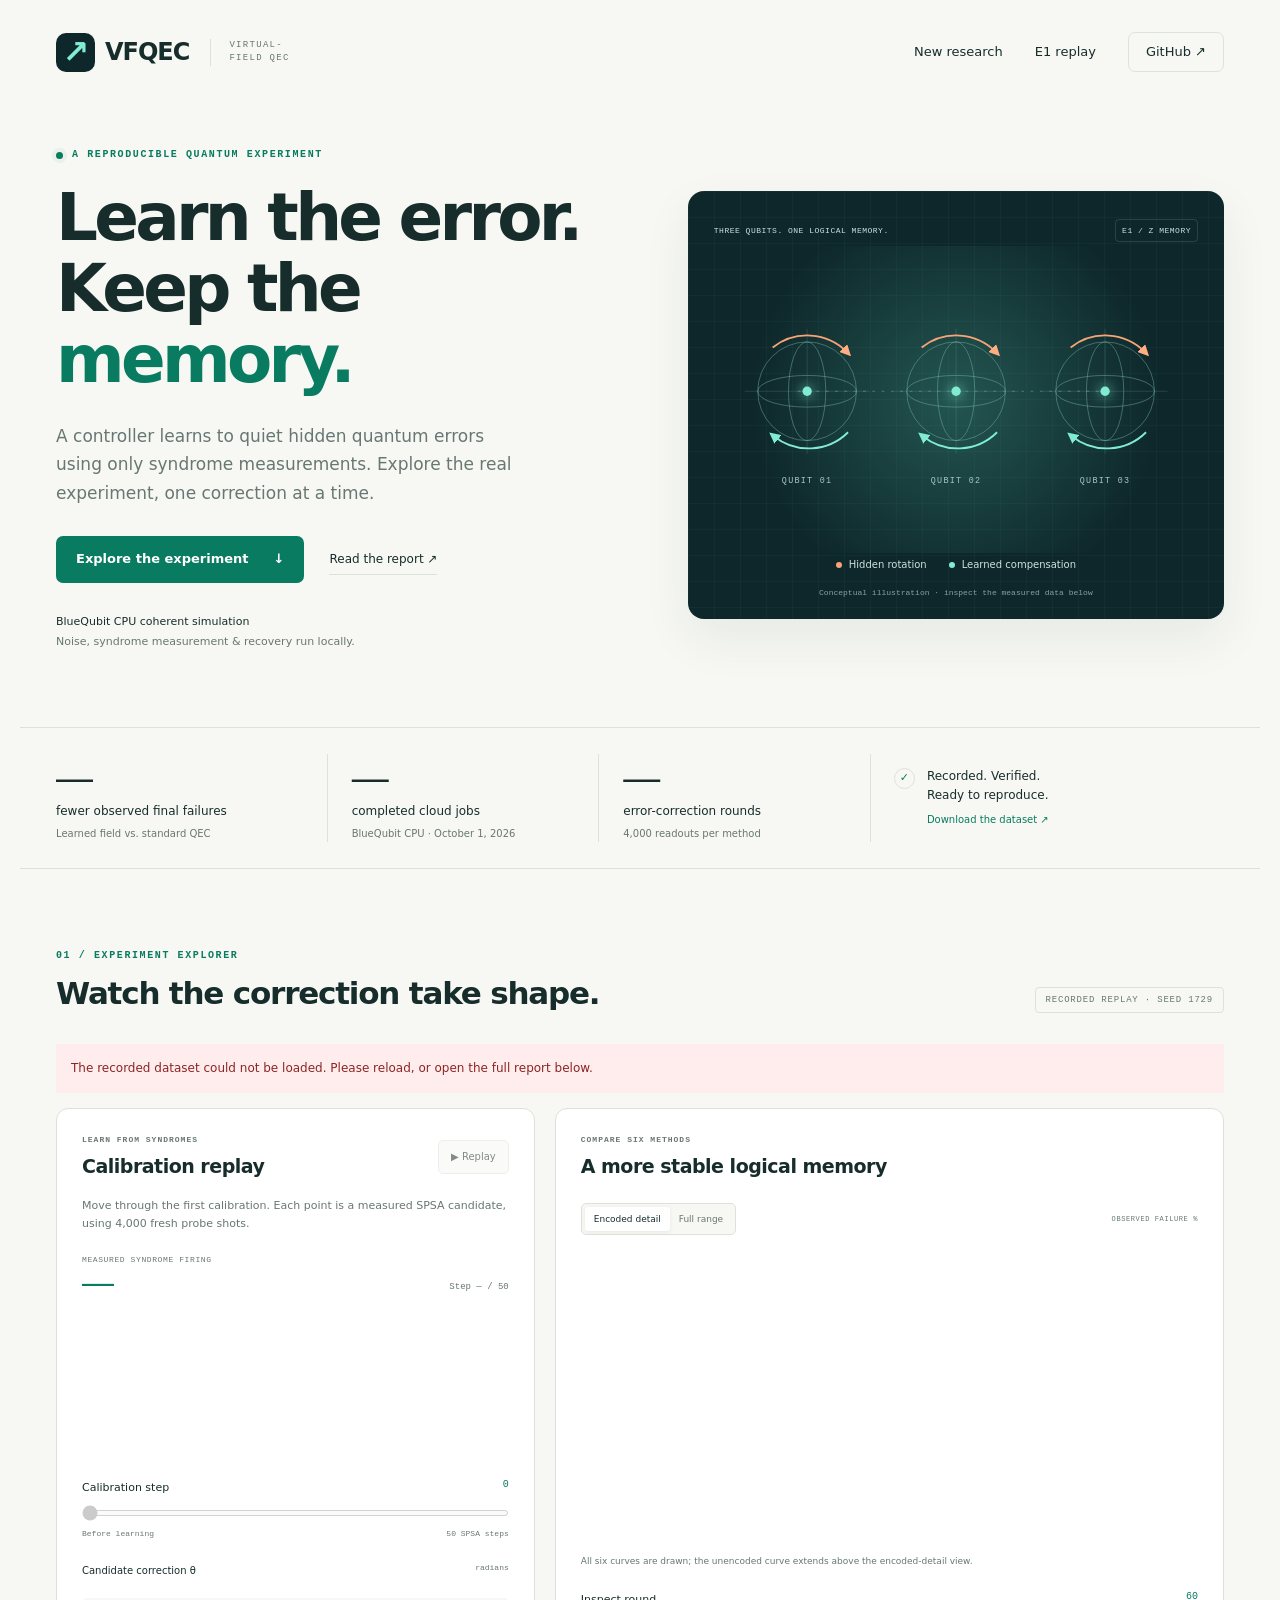
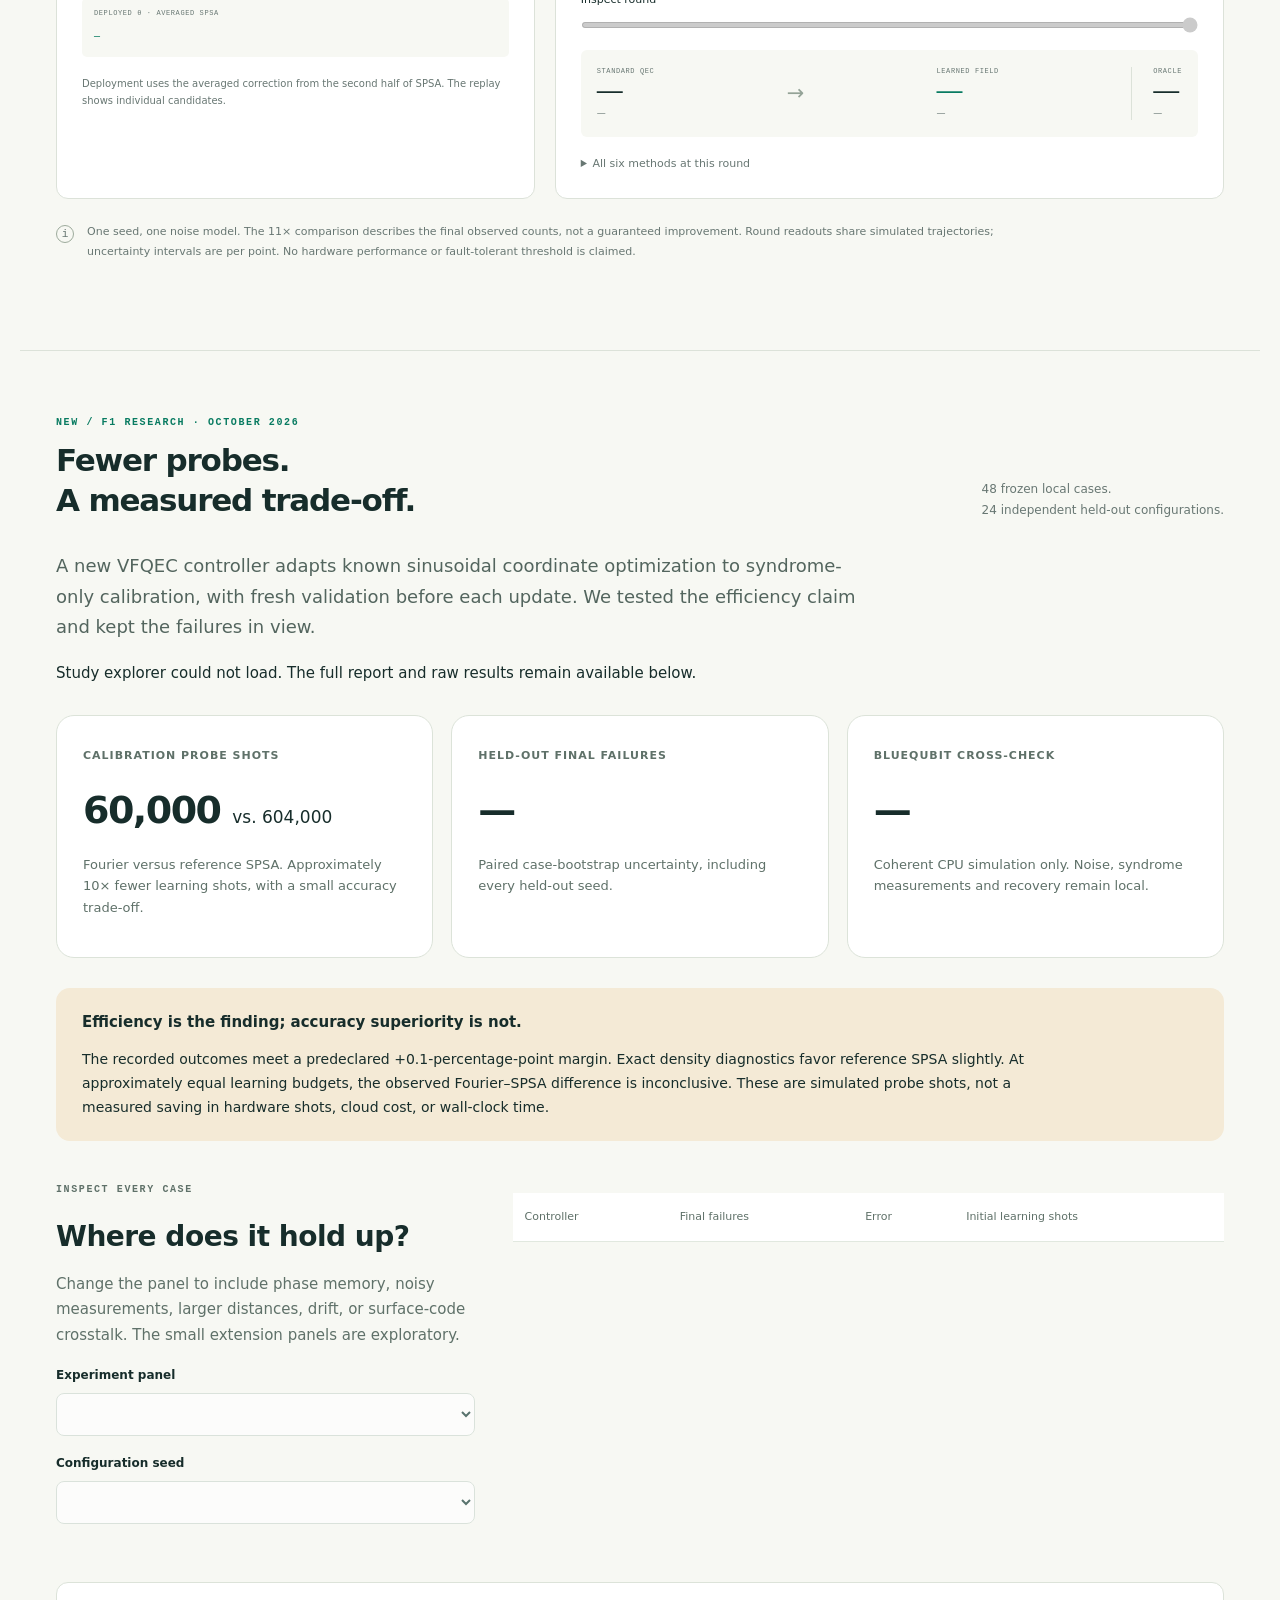
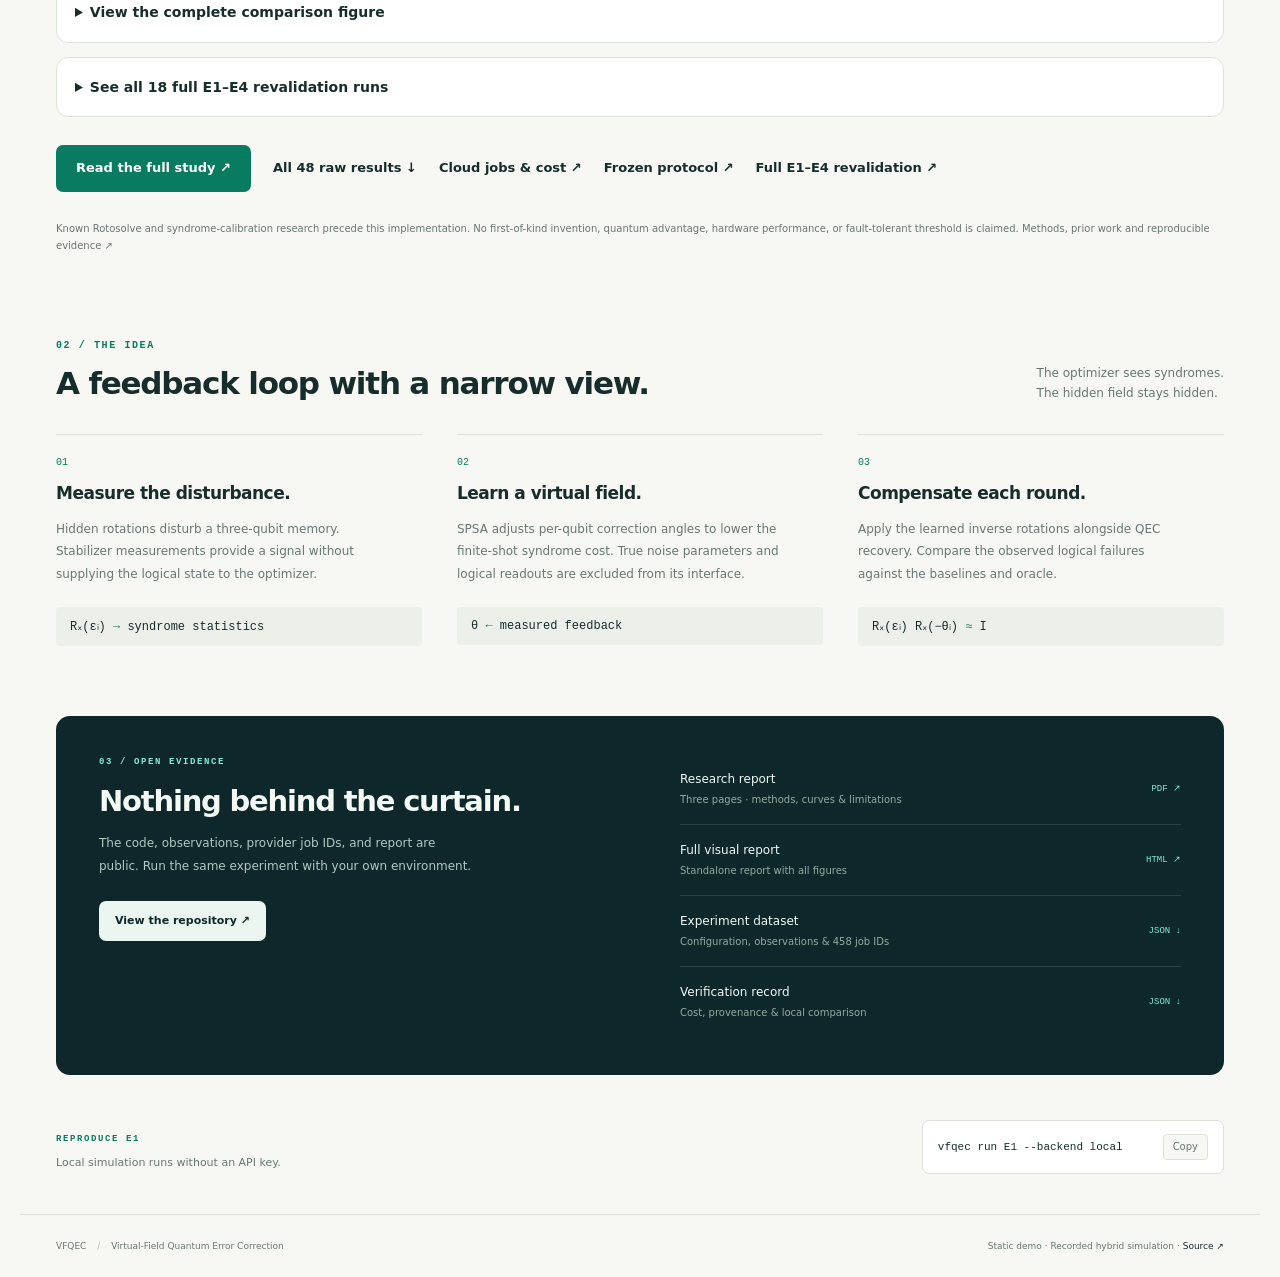
==== commit 281b7389: "Publish complete study, 511 zero-cost cloud jobs, and full legacy evidence" ====
--- a/site/index.html
+++ b/site/index.html
@@ -94,6 +94,7 @@
       <div class="table-scroll"><table class="research-table"><thead><tr><th>Controller</th><th>Final failures</th><th>Error</th><th>Initial learning shots</th></tr></thead><tbody id="research-results"></tbody></table><p id="research-case-note" class="micro-copy"></p></div>
     </div>
     <details class="research-figure"><summary>View the complete comparison figure</summary><img src="./research/comparison.png" alt="All 24 held-out cases, paired differences and all exploratory panel outcomes" loading="lazy"></details>
+    <details class="research-figure research-legacy"><summary>See all 18 full E1–E4 revalidation runs</summary><p class="micro-copy">Original preset settings, without quick mode. Each cell shows final failures / readouts. Small differences between calibrated and adaptive counts can be sampling when both share the same field.</p><div class="table-scroll"><table class="research-table"><thead><tr><th>Suite</th><th>Settings</th><th>Unencoded</th><th>Standard</th><th>Twirled</th><th>Calibrated</th><th>Adaptive</th><th>Oracle</th></tr></thead><tbody id="research-legacy-results"></tbody></table></div><p class="micro-copy">E3 brackets no threshold crossing. In E4, slow recalibration can be worse than calibrating once. E5 remains unsubmitted.</p></details>
     <div class="research-links"><a class="button primary" href="./research/report.html" target="_blank" rel="noopener">Read the full study ↗</a><a href="./research/local-results.json.gz" download>All 48 raw results ↓</a><a href="./research/cloud-verification.json">Cloud jobs &amp; cost ↗</a><a href="./research/protocol.json">Frozen protocol ↗</a><a href="./research/legacy-summary.json">Full E1–E4 revalidation ↗</a></div>
     <p class="micro-copy">Known Rotosolve and syndrome-calibration research precede this implementation. No first-of-kind invention, quantum advantage, hardware performance, or fault-tolerant threshold is claimed. <a href="https://github.com/drmbios/vfqec/tree/main/benchmarks/F1-fourier">Methods, prior work and reproducible evidence ↗</a></p>
   </section>
--- a/site/styles.css
+++ b/site/styles.css
@@ -31,5 +31,6 @@
 .research-figure { background: white; border: 1px solid #dce3d9; padding: 18px; border-radius: 12px; }
 .research-figure summary { cursor: pointer; font-size: 14px; font-weight: 700; }
 .research-figure img { display: block; width: 100%; height: auto; margin-top: 20px; }
+.research-legacy { margin-top: 14px; }
 .research-links { display: flex; gap: 22px; flex-wrap: wrap; align-items: center; margin: 28px 0; font-size: 13px; font-weight: 600; }
 @media (max-width: 760px) { .research-metrics, .research-explorer { grid-template-columns: 1fr; } .research-section { margin-top: 55px; padding-top: 40px; } .research-table { min-width: 500px; } }
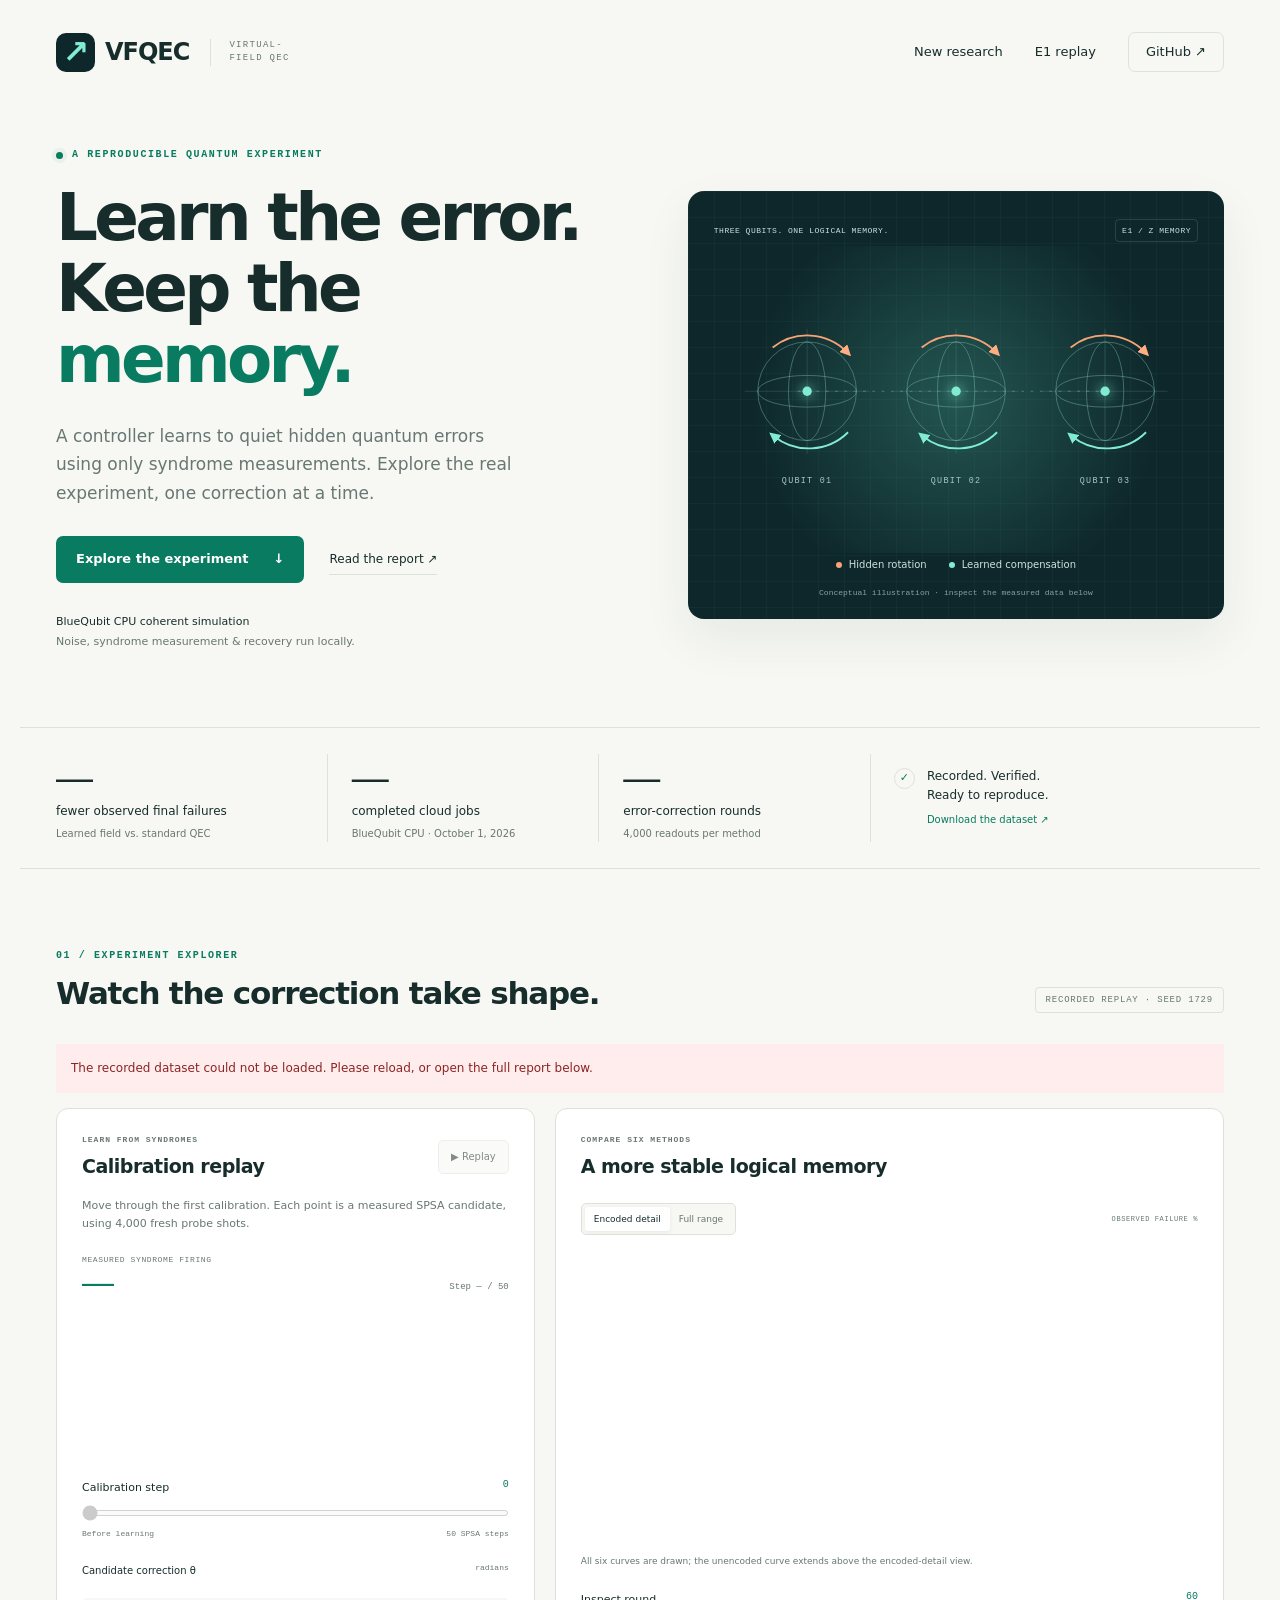
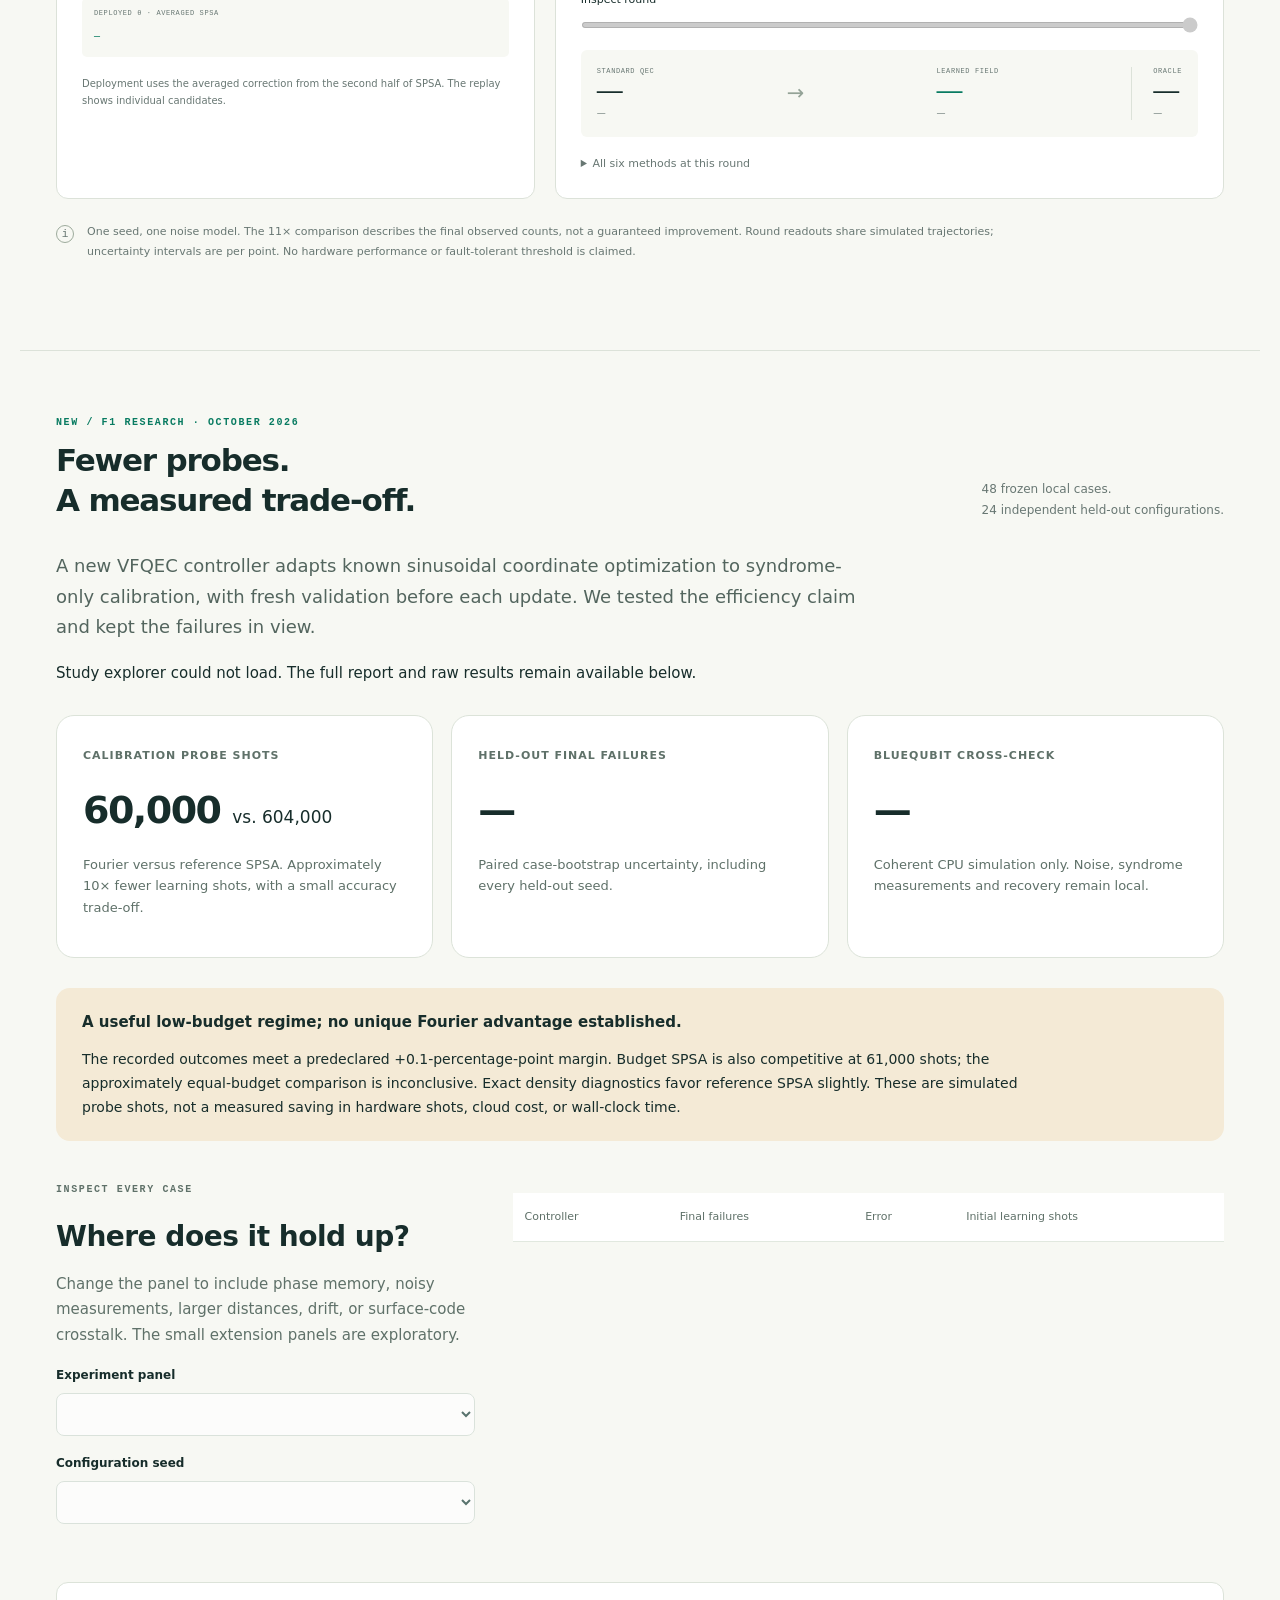
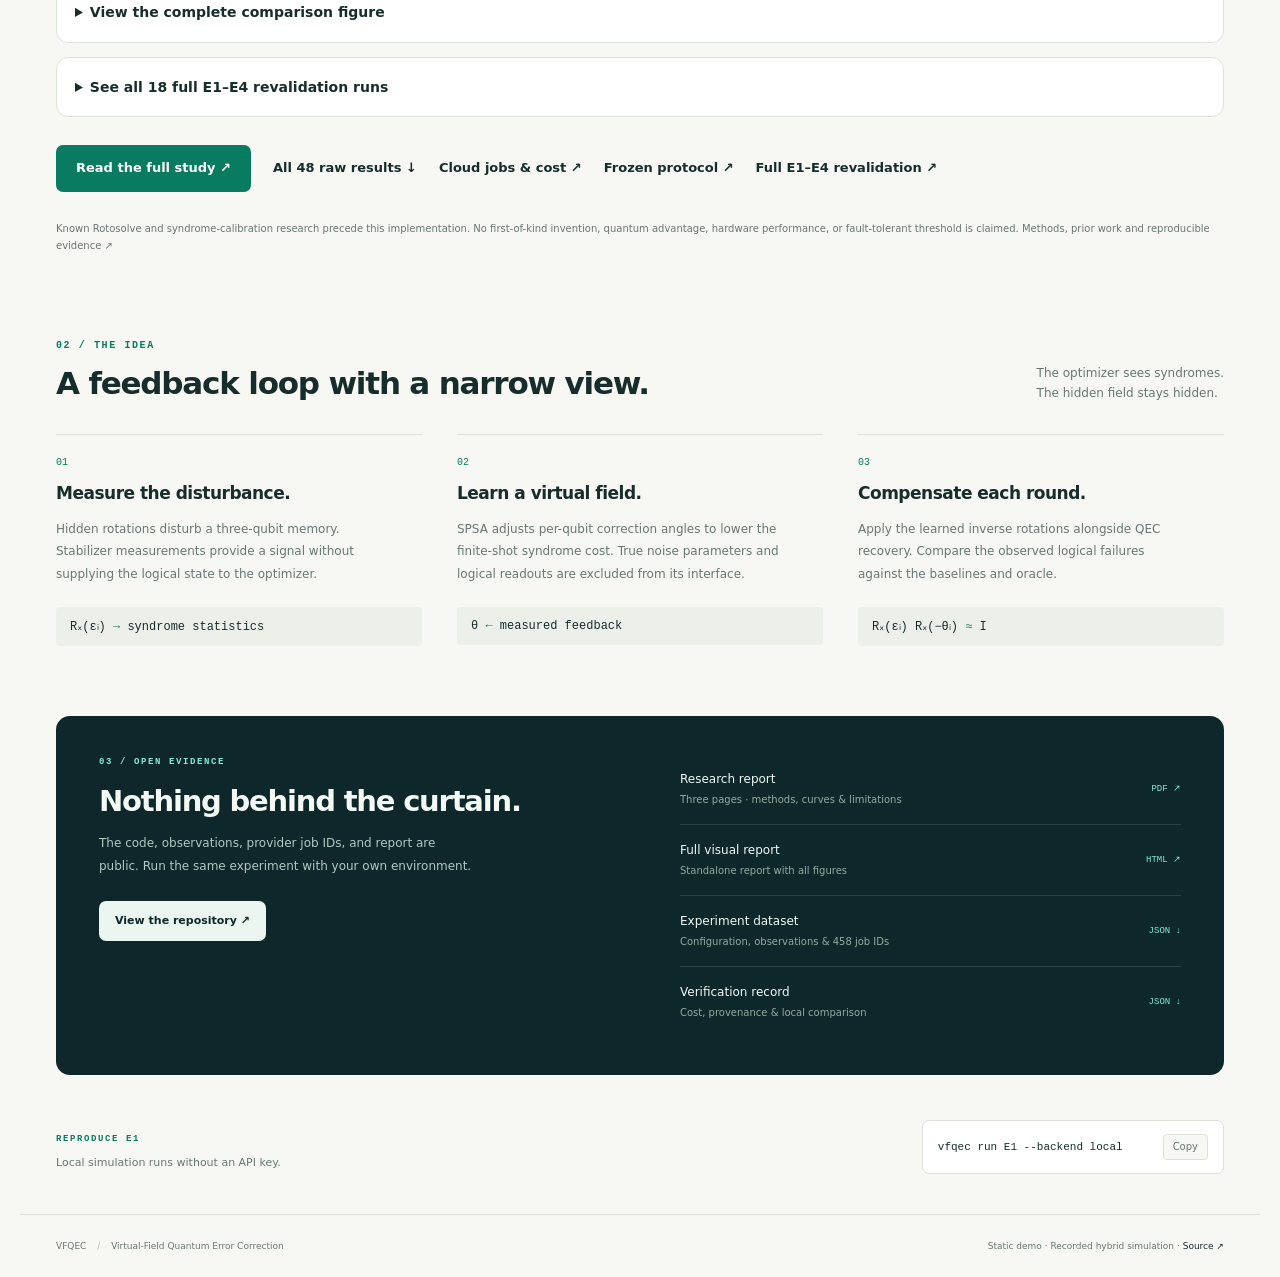
==== commit d7fbc3cc: "Clarify that budget SPSA also achieves the low-shot operating regime" ====
--- a/site/index.html
+++ b/site/index.html
@@ -88,7 +88,7 @@
       <article><span>HELD-OUT FINAL FAILURES</span><strong id="research-counts">—</strong><p id="research-interval">Paired case-bootstrap uncertainty, including every held-out seed.</p></article>
       <article><span>BLUEQUBIT CROSS-CHECK</span><strong id="research-cloud">—</strong><p id="research-cloud-note">Coherent CPU simulation only. Noise, syndrome measurements and recovery remain local.</p></article>
     </div>
-    <div class="research-caveat"><strong>Efficiency is the finding; accuracy superiority is not.</strong><p>The recorded outcomes meet a predeclared +0.1-percentage-point margin. Exact density diagnostics favor reference SPSA slightly. At approximately equal learning budgets, the observed Fourier–SPSA difference is inconclusive. These are simulated probe shots, not a measured saving in hardware shots, cloud cost, or wall-clock time.</p></div>
+    <div class="research-caveat"><strong>A useful low-budget regime; no unique Fourier advantage established.</strong><p>The recorded outcomes meet a predeclared +0.1-percentage-point margin. Budget SPSA is also competitive at 61,000 shots; the approximately equal-budget comparison is inconclusive. Exact density diagnostics favor reference SPSA slightly. These are simulated probe shots, not a measured saving in hardware shots, cloud cost, or wall-clock time.</p></div>
     <div class="research-explorer">
       <div><p class="eyebrow">INSPECT EVERY CASE</p><h3>Where does it hold up?</h3><p>Change the panel to include phase memory, noisy measurements, larger distances, drift, or surface-code crosstalk. The small extension panels are exploratory.</p><label for="research-group">Experiment panel</label><select id="research-group" disabled></select><label for="research-case">Configuration seed</label><select id="research-case" disabled></select><p id="research-config" class="micro-copy"></p></div>
       <div class="table-scroll"><table class="research-table"><thead><tr><th>Controller</th><th>Final failures</th><th>Error</th><th>Initial learning shots</th></tr></thead><tbody id="research-results"></tbody></table><p id="research-case-note" class="micro-copy"></p></div>
